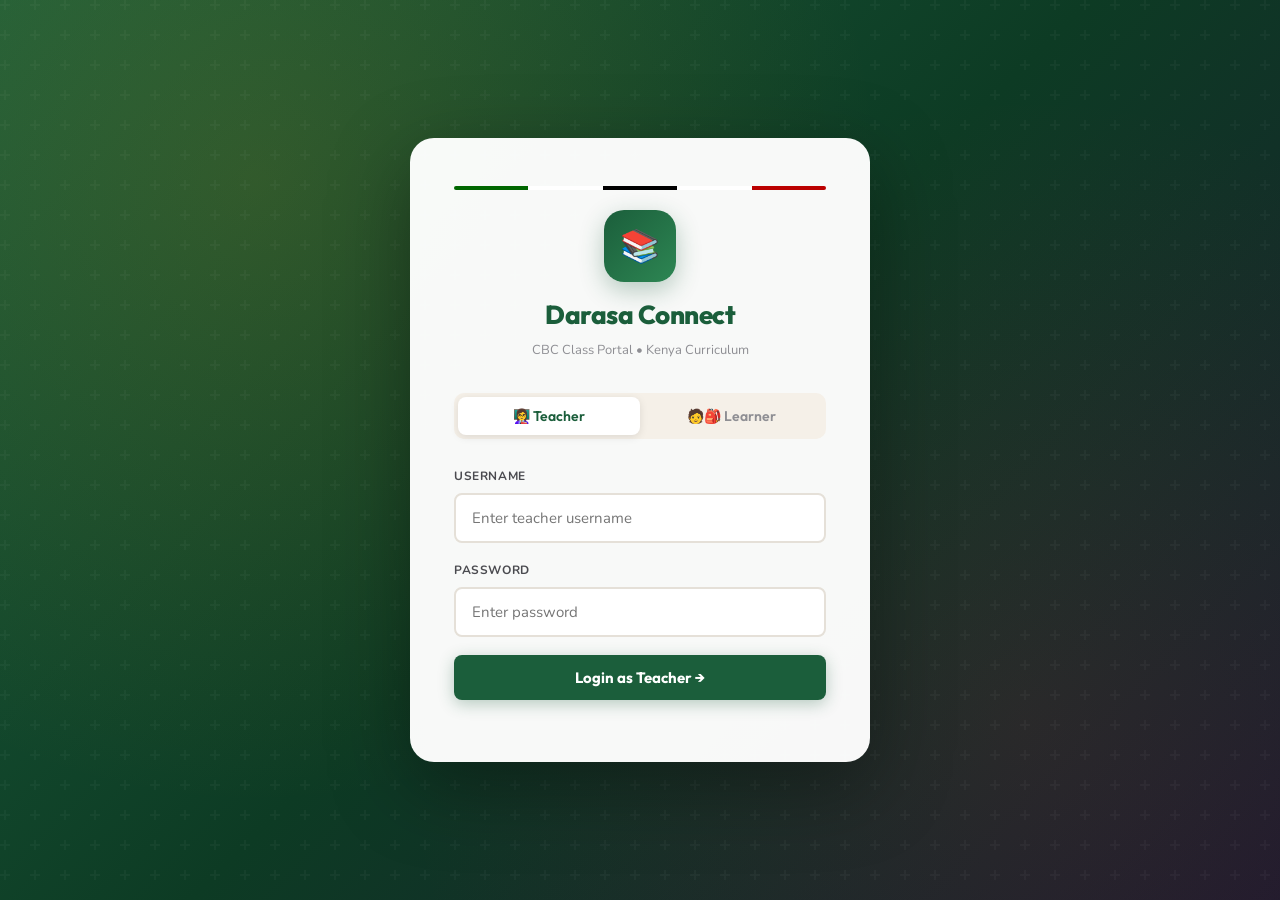
==== index.html @ 74f1f3d3 "Update print statement from 'Hello' to 'Goodbye'" ====
<!DOCTYPE html>
<html lang="en">
<head>
<meta charset="UTF-8">
<meta name="viewport" content="width=device-width, initial-scale=1.0">
<title>Darasa Connect – WINNERS CLASS</title>
<link href="https://fonts.googleapis.com/css2?family=Outfit:wght@300;400;500;600;700;800;900&family=Nunito:ital,wght@0,400;0,500;0,600;0,700;1,400&display=swap" rel="stylesheet">
<style>
:root {
  --green: #1B5E3B;
  --green-light: #2D8653;
  --green-pale: #E8F5EE;
  --red: #C0392B;
  --red-pale: #FDEDEC;
  --amber: #D4930A;
  --amber-pale: #FEF9EC;
  --sky: #1A6FA8;
  --sky-pale: #EAF4FB;
  --cream: #FEFCF7;
  --sand: #F5F0E8;
  --text: #1C1C1E;
  --text-2: #4A4A4F;
  --text-3: #8E8E93;
  --border: #E5E0D8;
  --white: #FFFFFF;
  --shadow: 0 2px 12px rgba(0,0,0,0.08);
  --shadow-lg: 0 8px 32px rgba(0,0,0,0.12);
  --radius: 14px;
  --radius-sm: 8px;
  --font: 'Outfit', sans-serif;
  --font-body: 'Nunito', sans-serif;
}

*, *::before, *::after { box-sizing: border-box; margin: 0; padding: 0; }

body {
  font-family: var(--font-body);
  background: var(--cream);
  color: var(--text);
  min-height: 100vh;
  font-size: 15px;
  line-height: 1.6;
}

/* ── SCROLLBAR ── */
::-webkit-scrollbar { width: 6px; }
::-webkit-scrollbar-track { background: var(--sand); }
::-webkit-scrollbar-thumb { background: var(--border); border-radius: 10px; }

/* ── VIEWS ── */
.view { display: none; }
.view.active { display: block; }

/* ══════════════════════════════════════
   LOGIN SCREEN
══════════════════════════════════════ */
#view-login {
  min-height: 100vh;
  display: none;
  background: linear-gradient(135deg, #1B5E3B 0%, #0D3B24 50%, #1A1A2E 100%);
  position: relative;
  overflow: hidden;
}
#view-login.active { display: flex; align-items: center; justify-content: center; }
#view-login::before {
  content: '';
  position: absolute; inset: 0;
  background-image: 
    radial-gradient(circle at 20% 20%, rgba(212,147,10,0.15) 0%, transparent 50%),
    radial-gradient(circle at 80% 80%, rgba(192,57,43,0.12) 0%, transparent 50%);
}
.login-pattern {
  position: absolute; inset: 0;
  background-image: url("data:image/svg+xml,%3Csvg width='60' height='60' viewBox='0 0 60 60' xmlns='http://www.w3.org/2000/svg'%3E%3Cg fill='none' fill-rule='evenodd'%3E%3Cg fill='%23ffffff' fill-opacity='0.03'%3E%3Cpath d='M36 34v-4h-2v4h-4v2h4v4h2v-4h4v-2h-4zm0-30V0h-2v4h-4v2h4v4h2V6h4V4h-4zM6 34v-4H4v4H0v2h4v4h2v-4h4v-2H6zM6 4V0H4v4H0v2h4v4h2V6h4V4H6z'/%3E%3C/g%3E%3C/g%3E%3C/svg%3E");
}

.login-card {
  position: relative; z-index: 2;
  background: rgba(255,255,255,0.97);
  border-radius: 24px;
  padding: 48px 44px;
  width: 100%; max-width: 460px;
  margin: 20px;
  box-shadow: 0 24px 80px rgba(0,0,0,0.35);
  animation: loginPop 0.5s cubic-bezier(0.34, 1.56, 0.64, 1);
}

@keyframes loginPop {
  from { opacity: 0; transform: scale(0.88) translateY(20px); }
  to { opacity: 1; transform: scale(1) translateY(0); }
}

.login-logo {
  text-align: center; margin-bottom: 32px;
}
.login-logo .emblem {
  width: 72px; height: 72px;
  background: linear-gradient(135deg, var(--green) 0%, var(--green-light) 100%);
  border-radius: 20px;
  display: inline-flex; align-items: center; justify-content: center;
  font-size: 32px; margin-bottom: 12px;
  box-shadow: 0 8px 24px rgba(27,94,59,0.3);
}
.login-logo h1 {
  font-family: var(--font); font-size: 26px; font-weight: 800; color: var(--green);
  letter-spacing: -0.5px;
}
.login-logo p { color: var(--text-3); font-size: 13px; margin-top: 4px; }

.login-tabs {
  display: flex; background: var(--sand); border-radius: 10px; padding: 4px;
  margin-bottom: 28px;
}
.login-tab {
  flex: 1; padding: 10px; border: none; background: none; border-radius: 8px;
  font-family: var(--font); font-size: 14px; font-weight: 600; cursor: pointer;
  color: var(--text-3); transition: all 0.2s;
}
.login-tab.active {
  background: var(--white); color: var(--green);
  box-shadow: 0 2px 8px rgba(0,0,0,0.1);
}

.form-group { margin-bottom: 18px; }
.form-group label {
  display: block; font-size: 12px; font-weight: 700; color: var(--text-2);
  text-transform: uppercase; letter-spacing: 0.6px; margin-bottom: 7px;
}
.form-group input, .form-group select, .form-group textarea {
  width: 100%; padding: 13px 16px;
  border: 2px solid var(--border); border-radius: var(--radius-sm);
  font-family: var(--font-body); font-size: 15px; color: var(--text);
  background: var(--white); transition: border-color 0.2s;
  outline: none;
}
.form-group input:focus, .form-group select:focus, .form-group textarea:focus {
  border-color: var(--green);
}
.form-group textarea { resize: vertical; min-height: 90px; }

.btn {
  display: inline-flex; align-items: center; justify-content: center; gap: 8px;
  padding: 13px 24px; border: none; border-radius: var(--radius-sm);
  font-family: var(--font); font-size: 15px; font-weight: 700;
  cursor: pointer; transition: all 0.2s; text-decoration: none;
  white-space: nowrap;
}
.btn-primary {
  background: var(--green); color: #fff;
  box-shadow: 0 4px 16px rgba(27,94,59,0.3);
}
.btn-primary:hover { background: var(--green-light); transform: translateY(-1px); box-shadow: 0 6px 20px rgba(27,94,59,0.4); }
.btn-danger { background: var(--red); color: #fff; }
.btn-danger:hover { background: #E74C3C; }
.btn-amber { background: var(--amber); color: #fff; }
.btn-amber:hover { background: #E8A20D; }
.btn-sky { background: var(--sky); color: #fff; }
.btn-ghost { background: transparent; color: var(--text-2); border: 2px solid var(--border); }
.btn-ghost:hover { border-color: var(--green); color: var(--green); }
.btn-full { width: 100%; }
.btn-sm { padding: 8px 16px; font-size: 13px; }

.login-error {
  background: var(--red-pale); color: var(--red);
  padding: 10px 14px; border-radius: var(--radius-sm);
  font-size: 13px; margin-bottom: 16px; display: none;
  border-left: 3px solid var(--red);
}

.learner-select-wrap { position: relative; }
.learner-select-wrap::after {
  content: '▾'; position: absolute; right: 14px; top: 50%; transform: translateY(-50%);
  color: var(--text-3); pointer-events: none;
}
.learner-select-wrap select { appearance: none; }

/* ══════════════════════════════════════
   MAIN APP SHELL
══════════════════════════════════════ */
#view-app { display: none; min-height: 100vh; flex-direction: column; }
#view-app.active { display: flex; }

.topbar {
  background: var(--white);
  border-bottom: 1px solid var(--border);
  padding: 0 24px;
  height: 64px;
  display: flex; align-items: center; justify-content: space-between;
  position: sticky; top: 0; z-index: 100;
  box-shadow: 0 1px 8px rgba(0,0,0,0.06);
}
.topbar-brand {
  display: flex; align-items: center; gap: 12px; cursor: pointer;
}
.topbar-brand .mini-logo {
  width: 38px; height: 38px;
  background: linear-gradient(135deg, var(--green), var(--green-light));
  border-radius: 10px; display: flex; align-items: center; justify-content: center;
  font-size: 18px; flex-shrink: 0;
}
.topbar-brand h2 {
  font-family: var(--font); font-size: 18px; font-weight: 800; color: var(--green);
  letter-spacing: -0.3px;
}
.topbar-brand span { font-size: 11px; color: var(--text-3); display: block; margin-top: -2px; }

.topbar-user {
  display: flex; align-items: center; gap: 12px;
}
.user-badge {
  display: flex; align-items: center; gap: 10px;
  background: var(--sand); padding: 6px 14px 6px 8px;
  border-radius: 30px;
}
.user-avatar {
  width: 32px; height: 32px; border-radius: 50%;
  display: flex; align-items: center; justify-content: center;
  font-size: 13px; font-weight: 700; color: #fff;
}
.avatar-teacher { background: linear-gradient(135deg, var(--green), var(--green-light)); }
.avatar-learner { background: linear-gradient(135deg, var(--sky), #2980B9); }
.user-name { font-size: 13px; font-weight: 700; color: var(--text); }
.user-role { font-size: 11px; color: var(--text-3); }

.btn-logout { padding: 8px 14px; font-size: 13px; }

.app-body {
  display: flex; flex: 1;
}

/* ── SIDEBAR ── */
.sidebar {
  width: 240px; background: var(--white); border-right: 1px solid var(--border);
  padding: 24px 16px; display: flex; flex-direction: column; gap: 4px;
  flex-shrink: 0; min-height: calc(100vh - 64px);
  position: sticky; top: 64px; align-self: flex-start;
}
.sidebar-section-label {
  font-size: 10px; font-weight: 800; text-transform: uppercase;
  letter-spacing: 1px; color: var(--text-3); padding: 12px 10px 6px;
}
.nav-item {
  display: flex; align-items: center; gap: 10px;
  padding: 11px 12px; border-radius: var(--radius-sm);
  cursor: pointer; transition: all 0.15s; font-size: 14px; font-weight: 600;
  color: var(--text-2); border: none; background: none; width: 100%; text-align: left;
}
.nav-item:hover { background: var(--sand); color: var(--text); }
.nav-item.active { background: var(--green-pale); color: var(--green); }
.nav-item .nav-icon { font-size: 17px; width: 22px; text-align: center; }
.nav-badge {
  margin-left: auto; background: var(--red); color: #fff;
  font-size: 10px; font-weight: 800; padding: 2px 7px; border-radius: 20px;
}
.nav-badge.green { background: var(--green); }

/* ── MAIN CONTENT ── */
.main-content {
  flex: 1; padding: 28px; overflow-x: hidden;
  max-width: 1100px;
}

/* ── PAGES ── */
.page { display: none; }
.page.active { display: block; animation: pageIn 0.2s ease; }
@keyframes pageIn { from { opacity: 0; transform: translateY(8px); } to { opacity: 1; transform: translateY(0); } }

.page-header {
  margin-bottom: 28px;
  display: flex; align-items: flex-start; justify-content: space-between; gap: 16px;
  flex-wrap: wrap;
}
.page-header h1 {
  font-family: var(--font); font-size: 26px; font-weight: 800; color: var(--text);
  letter-spacing: -0.5px;
}
.page-header p { color: var(--text-3); font-size: 14px; margin-top: 3px; }

/* ── STAT CARDS ── */
.stats-grid {
  display: grid; grid-template-columns: repeat(auto-fit, minmax(180px, 1fr)); gap: 16px;
  margin-bottom: 28px;
}
.stat-card {
  background: var(--white); border-radius: var(--radius); padding: 22px;
  border: 1px solid var(--border); box-shadow: var(--shadow);
  display: flex; align-items: center; gap: 16px;
}
.stat-icon {
  width: 52px; height: 52px; border-radius: 14px;
  display: flex; align-items: center; justify-content: center; font-size: 24px;
  flex-shrink: 0;
}
.stat-icon.green { background: var(--green-pale); }
.stat-icon.red { background: var(--red-pale); }
.stat-icon.amber { background: var(--amber-pale); }
.stat-icon.sky { background: var(--sky-pale); }
.stat-value { font-family: var(--font); font-size: 28px; font-weight: 800; color: var(--text); }
.stat-label { font-size: 12px; color: var(--text-3); font-weight: 600; margin-top: 2px; }

/* ── SUBJECT CHIPS ── */
.subject-bar {
  display: flex; flex-wrap: wrap; gap: 8px; margin-bottom: 22px;
}
.subject-chip {
  padding: 7px 16px; border-radius: 30px; font-size: 13px; font-weight: 700;
  cursor: pointer; transition: all 0.2s; border: 2px solid var(--border);
  background: var(--white); color: var(--text-2);
  display: flex; align-items: center; gap: 6px;
}
.subject-chip:hover { border-color: var(--green); color: var(--green); }
.subject-chip.active { border-color: var(--green); background: var(--green); color: #fff; }
.subject-chip .chip-emoji { font-size: 15px; }

/* ── HOMEWORK CARDS ── */
.hw-grid { display: grid; gap: 16px; }
.hw-card {
  background: var(--white); border-radius: var(--radius); padding: 22px;
  border: 1px solid var(--border); box-shadow: var(--shadow);
  transition: transform 0.2s, box-shadow 0.2s;
  cursor: pointer;
}
.hw-card:hover { transform: translateY(-2px); box-shadow: var(--shadow-lg); }
.hw-card-header { display: flex; align-items: flex-start; justify-content: space-between; gap: 12px; margin-bottom: 12px; }
.hw-card-title { font-family: var(--font); font-size: 17px; font-weight: 700; color: var(--text); }
.hw-card-meta { display: flex; align-items: center; gap: 10px; flex-wrap: wrap; margin-top: 6px; }
.hw-card-body { color: var(--text-2); font-size: 14px; line-height: 1.6; margin-bottom: 14px; }
.hw-card-footer { display: flex; align-items: center; gap: 10px; flex-wrap: wrap; }

.tag {
  display: inline-flex; align-items: center; gap: 5px;
  padding: 4px 10px; border-radius: 6px; font-size: 12px; font-weight: 700;
}
.tag-subject { background: var(--green-pale); color: var(--green); }
.tag-date { background: var(--sand); color: var(--text-3); }
.tag-due { background: var(--amber-pale); color: var(--amber); }
.tag-submitted { background: var(--sky-pale); color: var(--sky); }
.tag-pending { background: var(--red-pale); color: var(--red); }
.tag-marked { background: var(--green-pale); color: var(--green); }
.tag-questions { background: var(--sand); color: var(--text-2); }

/* ── EMPTY STATE ── */
.empty-state {
  text-align: center; padding: 60px 24px; color: var(--text-3);
}
.empty-state .icon { font-size: 52px; margin-bottom: 16px; }
.empty-state h3 { font-family: var(--font); font-size: 18px; color: var(--text-2); margin-bottom: 6px; }
.empty-state p { font-size: 14px; max-width: 360px; margin: 0 auto; }

/* ── MODAL ── */
.modal-overlay {
  display: none; position: fixed; inset: 0;
  background: rgba(0,0,0,0.5); z-index: 500;
  align-items: center; justify-content: center; padding: 20px;
  backdrop-filter: blur(4px);
}
.modal-overlay.open { display: flex; animation: fadeIn 0.2s ease; }
@keyframes fadeIn { from { opacity: 0; } to { opacity: 1; } }

.modal {
  background: var(--white); border-radius: 20px;
  max-width: 640px; width: 100%; max-height: 90vh;
  overflow-y: auto; box-shadow: 0 24px 80px rgba(0,0,0,0.3);
  animation: slideUp 0.3s cubic-bezier(0.34, 1.56, 0.64, 1);
}
@keyframes slideUp { from { opacity: 0; transform: translateY(30px); } to { opacity: 1; transform: translateY(0); } }
.modal-wide { max-width: 780px; }

.modal-header {
  padding: 24px 28px 0; display: flex; align-items: center; justify-content: space-between;
}
.modal-header h2 { font-family: var(--font); font-size: 20px; font-weight: 800; color: var(--text); }
.modal-close {
  width: 36px; height: 36px; border-radius: 50%; border: none; background: var(--sand);
  cursor: pointer; font-size: 18px; display: flex; align-items: center; justify-content: center;
  color: var(--text-2); transition: background 0.2s;
}
.modal-close:hover { background: var(--border); }
.modal-body { padding: 20px 28px 28px; }

/* ── POST HOMEWORK FORM ── */
.question-builder { display: flex; flex-direction: column; gap: 12px; margin-top: 8px; }
.question-item {
  background: var(--sand); border-radius: var(--radius-sm); padding: 16px;
  border: 1px solid var(--border); position: relative;
}
.question-item .q-num {
  font-family: var(--font); font-size: 12px; font-weight: 800; color: var(--green);
  text-transform: uppercase; letter-spacing: 0.5px; margin-bottom: 8px;
}
.question-item textarea {
  width: 100%; padding: 10px 12px; border: 1.5px solid var(--border); border-radius: 6px;
  font-family: var(--font-body); font-size: 14px; color: var(--text); resize: vertical;
  min-height: 70px; background: var(--white); outline: none;
}
.question-item textarea:focus { border-color: var(--green); }
.question-item .remove-q {
  position: absolute; top: 10px; right: 10px;
  width: 26px; height: 26px; border-radius: 50%; border: none;
  background: var(--red-pale); color: var(--red); cursor: pointer;
  font-size: 14px; display: flex; align-items: center; justify-content: center;
}

/* ── ANSWER FORM ── */
.answer-block {
  background: var(--white); border-radius: var(--radius); padding: 20px;
  border: 1px solid var(--border); margin-bottom: 14px;
}
.answer-block .q-text {
  font-weight: 700; color: var(--text); margin-bottom: 12px; font-size: 15px;
  padding-bottom: 10px; border-bottom: 1px solid var(--border);
}
.answer-block .q-num-label {
  font-size: 11px; font-weight: 800; color: var(--green);
  text-transform: uppercase; letter-spacing: 0.5px; margin-bottom: 4px;
}
.answer-block textarea {
  width: 100%; padding: 12px; border: 2px solid var(--border); border-radius: 8px;
  font-family: var(--font-body); font-size: 14px; resize: vertical; min-height: 100px;
  outline: none; transition: border-color 0.2s; background: var(--sand);
}
.answer-block textarea:focus { border-color: var(--green); background: var(--white); }

/* ── MARKING ── */
.submission-answer-block {
  background: var(--white); border-radius: var(--radius); padding: 20px;
  border: 1px solid var(--border); margin-bottom: 14px;
}
.learner-answer-text {
  background: var(--sky-pale); border-radius: 8px; padding: 12px;
  font-size: 14px; color: var(--text); margin: 10px 0; font-style: italic;
  border-left: 3px solid var(--sky);
}
.mark-buttons { display: flex; gap: 10px; margin-top: 12px; }
.mark-btn {
  flex: 1; padding: 10px; border: 2px solid var(--border); border-radius: 8px;
  font-family: var(--font); font-size: 14px; font-weight: 700;
  cursor: pointer; transition: all 0.2s; background: var(--white);
  display: flex; align-items: center; justify-content: center; gap: 6px;
}
.mark-btn.correct { border-color: var(--green-light); color: var(--green); }
.mark-btn.correct.selected, .mark-btn.correct:hover { background: var(--green-pale); }
.mark-btn.wrong { border-color: var(--red); color: var(--red); }
.mark-btn.wrong.selected, .mark-btn.wrong:hover { background: var(--red-pale); }
.mark-btn.partial { border-color: var(--amber); color: var(--amber); }
.mark-btn.partial.selected, .mark-btn.partial:hover { background: var(--amber-pale); }

/* ── LEARNER SUBMISSIONS LIST ── */
.submissions-list { display: flex; flex-direction: column; gap: 12px; }
.submission-row {
  background: var(--white); border-radius: var(--radius); padding: 18px 22px;
  border: 1px solid var(--border); display: flex; align-items: center;
  justify-content: space-between; gap: 16px; flex-wrap: wrap;
}
.submission-row .learner-name { font-weight: 700; font-size: 15px; color: var(--text); }
.submission-row .sub-meta { font-size: 12px; color: var(--text-3); margin-top: 2px; }

/* ── MARKS VIEW (LEARNER) ── */
.marks-card {
  background: var(--white); border-radius: var(--radius); padding: 22px;
  border: 1px solid var(--border); margin-bottom: 14px;
}
.score-bar-wrap { background: var(--sand); border-radius: 10px; height: 12px; margin: 10px 0; overflow: hidden; }
.score-bar { height: 100%; border-radius: 10px; background: var(--green); transition: width 1s ease; }
.score-bar.warn { background: var(--amber); }
.score-bar.danger { background: var(--red); }

.answer-review-item {
  padding: 12px 0; border-bottom: 1px solid var(--border); display: flex; gap: 12px;
}
.answer-review-item:last-child { border-bottom: none; }
.mark-icon { font-size: 18px; flex-shrink: 0; margin-top: 2px; }

/* ── LONGHORN BOOKS SECTION ── */
.books-grid {
  display: grid; grid-template-columns: repeat(auto-fill, minmax(200px, 1fr)); gap: 14px;
}
.book-card {
  background: var(--white); border-radius: var(--radius); padding: 18px;
  border: 1px solid var(--border); text-align: center; transition: all 0.2s;
}
.book-card:hover { transform: translateY(-2px); box-shadow: var(--shadow); }
.book-spine { width: 60px; height: 80px; border-radius: 6px; margin: 0 auto 12px;
  display: flex; align-items: center; justify-content: center; font-size: 26px; }
.book-title { font-family: var(--font); font-size: 14px; font-weight: 700; color: var(--text); margin-bottom: 4px; }
.book-sub { font-size: 12px; color: var(--text-3); margin-bottom: 12px; }

/* ── DIVIDER ── */
.divider { height: 1px; background: var(--border); margin: 20px 0; }

/* ── NOTICE ── */
.notice {
  padding: 12px 16px; border-radius: var(--radius-sm); font-size: 13px; margin-bottom: 16px;
  display: flex; gap: 10px; align-items: flex-start;
}
.notice.info { background: var(--sky-pale); color: var(--sky); border-left: 3px solid var(--sky); }
.notice.warn { background: var(--amber-pale); color: var(--amber); border-left: 3px solid var(--amber); }
.notice.success { background: var(--green-pale); color: var(--green); border-left: 3px solid var(--green); }

/* ── PROGRESS TABLE ── */
.data-table { width: 100%; border-collapse: collapse; }
.data-table th {
  background: var(--sand); padding: 12px 16px; text-align: left;
  font-size: 11px; font-weight: 800; text-transform: uppercase; letter-spacing: 0.7px;
  color: var(--text-3); border-bottom: 1px solid var(--border);
}
.data-table td {
  padding: 13px 16px; border-bottom: 1px solid var(--border);
  font-size: 14px; color: var(--text-2);
}
.data-table tr:last-child td { border-bottom: none; }
.data-table tr:hover td { background: var(--sand); }

/* ── RESPONSIVE ── */
@media (max-width: 768px) {
  .sidebar { display: none; }
  .main-content { padding: 16px; }
  .topbar { padding: 0 16px; }
  .stats-grid { grid-template-columns: repeat(2, 1fr); }
  .modal { margin: 0; border-radius: 20px 20px 0 0; max-height: 92vh; align-self: flex-end; }
  .modal-overlay { align-items: flex-end; padding: 0; }
  .login-card { padding: 32px 24px; }
  .page-header { flex-direction: column; }
}

/* Mobile nav */
.mobile-nav {
  display: none; position: fixed; bottom: 0; left: 0; right: 0;
  background: var(--white); border-top: 1px solid var(--border);
  z-index: 200; padding: 8px 16px 20px;
  flex-wrap: nowrap; overflow-x: auto; gap: 2px;
}
@media (max-width: 768px) { .mobile-nav { display: flex; } }
.mobile-nav .nav-item { flex-direction: column; gap: 3px; font-size: 10px; padding: 6px 10px; min-width: 60px; }
.mobile-nav .nav-item .nav-icon { font-size: 20px; }

/* ── TOAST ── */
.toast-container { position: fixed; top: 80px; right: 24px; z-index: 1000; display: flex; flex-direction: column; gap: 10px; }
.toast {
  background: var(--text); color: #fff; padding: 12px 18px; border-radius: 10px;
  font-size: 14px; font-weight: 600; box-shadow: 0 8px 24px rgba(0,0,0,0.2);
  animation: toastIn 0.3s cubic-bezier(0.34, 1.56, 0.64, 1);
  display: flex; align-items: center; gap: 8px; min-width: 240px;
}
.toast.success { background: var(--green); }
.toast.error { background: var(--red); }
@keyframes toastIn { from { opacity: 0; transform: translateX(40px); } to { opacity: 1; transform: translateX(0); } }

/* ── LOADING ── */
.spinner {
  width: 22px; height: 22px; border: 3px solid rgba(255,255,255,0.3);
  border-top-color: #fff; border-radius: 50%; animation: spin 0.7s linear infinite;
  display: none;
}
@keyframes spin { to { transform: rotate(360deg); } }

/* ── FEEDBACK TEXTAREA ── */
.feedback-area {
  width: 100%; padding: 10px; border: 1.5px solid var(--border); border-radius: 6px;
  font-family: var(--font-body); font-size: 13px; resize: vertical; min-height: 60px;
  margin-top: 10px; outline: none; background: var(--white);
}
.feedback-area:focus { border-color: var(--amber); }

/* ── WELCOME BANNER ── */
.welcome-banner {
  background: linear-gradient(135deg, var(--green) 0%, var(--green-light) 100%);
  border-radius: var(--radius); padding: 28px 32px; margin-bottom: 28px;
  color: #fff; display: flex; align-items: center; justify-content: space-between;
  gap: 16px; flex-wrap: wrap;
  position: relative; overflow: hidden;
}
.welcome-banner::after {
  content: '🏫'; position: absolute; right: 28px; bottom: -10px;
  font-size: 80px; opacity: 0.15;
}
.welcome-banner h2 { font-family: var(--font); font-size: 22px; font-weight: 800; margin-bottom: 4px; }
.welcome-banner p { font-size: 14px; opacity: 0.85; }

/* ── FLAGS ── */
.kenya-flag {
  display: flex; height: 4px; border-radius: 2px; overflow: hidden; margin-bottom: 20px;
}
.kenya-flag .k1 { flex: 1; background: #006600; }
.kenya-flag .k2 { flex: 1; background: #fff; }
.kenya-flag .k3 { flex: 1; background: #000; }
.kenya-flag .k4 { flex: 1; background: #fff; }
.kenya-flag .k5 { flex: 1; background: #BB0000; }
</style>
</head>
<body>

<!-- ═══════════════════════════════════════ LOGIN ═══════════════════════════════════════ -->
<div id="view-login" class="view active">
  <div class="login-pattern"></div>
  <div class="login-card">
    <div class="kenya-flag"><div class="k1"></div><div class="k2"></div><div class="k3"></div><div class="k4"></div><div class="k5"></div></div>
    <div class="login-logo">
      <div class="emblem">📚</div>
      <h1>Darasa Connect</h1>
      <p>CBC Class Portal &bull; Kenya Curriculum</p>
    </div>

    <div class="login-tabs">
      <button class="login-tab active" onclick="switchLoginTab('teacher')">👩‍🏫 Teacher</button>
      <button class="login-tab" onclick="switchLoginTab('learner')">🧑‍🎒 Learner</button>
    </div>

    <!-- Teacher Login -->
    <div id="teacher-login-form">
      <div id="teacher-login-error" class="login-error">❌ Invalid username or password.</div>
      <div class="form-group">
        <label>Username</label>
        <input type="text" id="teacher-username" placeholder="Enter teacher username" autocomplete="off">
      </div>
      <div class="form-group">
        <label>Password</label>
        <input type="password" id="teacher-password" placeholder="Enter password">
      </div>
      <button class="btn btn-primary btn-full" onclick="teacherLogin()">Login as Teacher →</button>
      <p style="text-align:center;font-size:12px;color:var(--text-3);margin-top:14px;">
      </p>
    </div>

    <!-- Learner Login -->
    <div id="learner-login-form" style="display:none;">
      <div id="learner-login-error" class="login-error">❌ Invalid name selection or PIN.</div>
      <div class="form-group">
        <label>Your Name</label>
        <div class="learner-select-wrap">
          <select id="learner-select">
            <option value="">— Select your name —</option>
          </select>
        </div>
      </div>
      <div class="form-group">
        <label>Your PIN</label>
        <input type="password" id="learner-pin" placeholder="Enter your 4-digit PIN" maxlength="4" inputmode="numeric">
      </div>
      <button class="btn btn-sky btn-full" onclick="learnerLogin()">Login as Learner →</button>
      <p style="text-align:center;font-size:12px;color:var(--text-3);margin-top:14px;">
        Your PIN was given by the teacher. Contact teacher if you forgot it.
      </p>
    </div>
  </div>
</div>

<!-- ═══════════════════════════════════════ APP ═══════════════════════════════════════ -->
<div id="view-app" class="view">
  <!-- TOPBAR -->
  <header class="topbar">
    <div class="topbar-brand" onclick="goHome()">
      <div class="mini-logo">📚</div>
      <div>
        <h2>Darasa Connect</h2>
        <span id="topbar-class-label">CBC Class Portal</span>
      </div>
    </div>
    <div class="topbar-user">
      <div class="user-badge">
        <div class="user-avatar" id="topbar-avatar"></div>
        <div>
          <div class="user-name" id="topbar-name">—</div>
          <div class="user-role" id="topbar-role">—</div>
        </div>
      </div>
      <button class="btn btn-ghost btn-sm btn-logout" onclick="logout()">Logout</button>
    </div>
  </header>

  <div class="app-body">
    <!-- SIDEBAR -->
    <nav class="sidebar" id="main-sidebar"></nav>

    <!-- CONTENT -->
    <main class="main-content" id="main-content">

      <!-- ── TEACHER PAGES ── -->

      <!-- Dashboard -->
      <div class="page" id="page-t-dashboard">
        <div class="welcome-banner">
          <div>
            <h2 id="t-welcome-msg">Good morning, Teacher! 👋</h2>
            <p>Manage homework, track submissions, and mark learner work.</p>
          </div>
        </div>
        <div class="stats-grid" id="t-stats-grid"></div>
        <h3 style="font-family:var(--font);font-weight:800;margin-bottom:14px;">Recent Homework</h3>
        <div id="t-recent-hw"></div>
      </div>

      <!-- Post Homework -->
      <div class="page" id="page-t-post">
        <div class="page-header">
          <div><h1>Post Homework</h1><p>Create an assignment for the class</p></div>
        </div>
        <div style="background:var(--white);border-radius:var(--radius);padding:28px;border:1px solid var(--border);max-width:680px;">
          <div class="form-group">
            <label>Subject</label>
            <select id="hw-subject">
              <option value="">— Select Subject —</option>
            </select>
          </div>
          <div class="form-group">
            <label>Homework Title</label>
            <input type="text" id="hw-title" placeholder="e.g. Fractions – Exercise 3B">
          </div>
          <div class="form-group">
            <label>Instructions / Description</label>
            <textarea id="hw-desc" placeholder="Provide any instructions or context for learners..."></textarea>
          </div>
          <div class="form-group">
            <label>Due Date</label>
            <input type="date" id="hw-due">
          </div>
          <div class="divider"></div>
          <div style="display:flex;align-items:center;justify-content:space-between;margin-bottom:12px;">
            <label style="font-size:12px;font-weight:800;text-transform:uppercase;letter-spacing:0.6px;color:var(--text-2);">Questions</label>
            <button class="btn btn-ghost btn-sm" onclick="addQuestion()">+ Add Question</button>
          </div>
          <div class="question-builder" id="question-builder"></div>
          <div class="divider"></div>
          <button class="btn btn-primary" onclick="postHomework()" style="min-width:180px;">
            📤 Post Homework
          </button>
        </div>
      </div>

      <!-- All Homework -->
      <div class="page" id="page-t-homework">
        <div class="page-header">
          <div><h1>All Homework</h1><p>View and manage posted assignments</p></div>
        </div>
        <div class="subject-bar" id="t-hw-subject-filter"></div>
        <div id="t-hw-list" class="hw-grid"></div>
      </div>

      <!-- Submissions (for a specific HW) -->
      <div class="page" id="page-t-submissions">
        <div class="page-header">
          <div>
            <button class="btn btn-ghost btn-sm" onclick="showPage('page-t-homework')" style="margin-bottom:10px;">← Back</button>
            <h1 id="t-sub-title">Submissions</h1>
            <p id="t-sub-meta"></p>
          </div>
        </div>
        <div id="t-sub-list" class="submissions-list"></div>
      </div>

      <!-- Mark a submission -->
      <div class="page" id="page-t-mark">
        <div class="page-header">
          <div>
            <button class="btn btn-ghost btn-sm" id="t-mark-back-btn" onclick="" style="margin-bottom:10px;">← Back to Submissions</button>
            <h1 id="t-mark-title">Mark Submission</h1>
            <p id="t-mark-meta"></p>
          </div>
        </div>
        <div id="t-mark-content"></div>
        <button class="btn btn-primary" onclick="saveMarks()" id="save-marks-btn" style="margin-top:10px;min-width:180px;">💾 Save Marks</button>
      </div>

      <!-- Learner Progress -->
      <div class="page" id="page-t-progress">
        <div class="page-header">
          <div><h1>Learner Progress</h1><p>Overall class performance overview</p></div>
        </div>
        <div id="t-progress-content"></div>
      </div>

      <!-- Longhorn Books -->
      <div class="page" id="page-longhorn">
        <div class="page-header">
          <div><h1>📗 Longhorn CBC Books</h1><p>Kenya's leading CBC curriculum publisher</p></div>
        </div>
        <div class="notice info">ℹ️ Longhorn Publishers is the official CBC curriculum textbook provider. Use these books alongside homework assignments.</div>
        <div id="longhorn-books-grid" class="books-grid"></div>
        <div class="divider"></div>
        <div style="background:var(--white);border-radius:var(--radius);padding:24px;border:1px solid var(--border);">
          <h3 style="font-family:var(--font);font-weight:800;margin-bottom:8px;">About Longhorn Publishers</h3>
          <p style="font-size:14px;color:var(--text-2);line-height:1.7;">Longhorn Publishers Limited is Kenya's leading educational publisher, providing textbooks, learning materials, and digital resources aligned to the Competency Based Curriculum (CBC) for Grade 1–9. Their books are approved by the Kenya Institute of Curriculum Development (KICD) and available at major bookstores across Kenya.</p>
          <a href="https://longhornpublishers.com" target="_blank" class="btn btn-primary" style="margin-top:16px;">🌐 Visit Longhorn Website</a>
        </div>
      </div>

      <!-- Manage Learners -->
      <div class="page" id="page-t-learners">
        <div class="page-header">
          <div><h1>Learners (30)</h1><p>Class roster and login credentials</p></div>
        </div>
        <div class="notice warn">⚠️ Keep this page private. Only show learners their own names and PINs.</div>
        <div style="background:var(--white);border-radius:var(--radius);border:1px solid var(--border);overflow:hidden;">
          <table class="data-table" id="learners-table"></table>
        </div>
      </div>

      <!-- ── LEARNER PAGES ── -->

      <!-- Learner Dashboard -->
      <div class="page" id="page-l-dashboard">
        <div class="welcome-banner">
          <div>
            <h2 id="l-welcome-msg">Hello, Learner! 📖</h2>
            <p>View your homework assignments and submit your answers.</p>
          </div>
        </div>
        <div class="stats-grid" id="l-stats-grid"></div>
        <h3 style="font-family:var(--font);font-weight:800;margin-bottom:14px;">My Homework</h3>
        <div class="subject-bar" id="l-subj-filter"></div>
        <div id="l-hw-list" class="hw-grid"></div>
      </div>

      <!-- Learner My Marks -->
      <div class="page" id="page-l-marks">
        <div class="page-header">
          <div><h1>My Marks</h1><p>See how you scored on marked homework</p></div>
        </div>
        <div id="l-marks-content"></div>
      </div>

      <!-- Learner Submit -->
      <div class="page" id="page-l-submit">
        <div class="page-header">
          <div>
            <button class="btn btn-ghost btn-sm" onclick="showPage('page-l-dashboard')" style="margin-bottom:10px;">← Back</button>
            <h1 id="l-submit-title">Submit Answers</h1>
            <p id="l-submit-meta"></p>
          </div>
        </div>
        <div id="l-submit-content"></div>
        <button class="btn btn-primary" onclick="submitAnswers()" id="submit-answers-btn" style="margin-top:10px;min-width:180px;">📤 Submit Answers</button>
      </div>

    </main>
  </div>

  <!-- Mobile Nav -->
  <nav class="mobile-nav" id="mobile-nav"></nav>
</div>

<!-- TOAST -->
<div class="toast-container" id="toast-container"></div>

<script>
/* ════════════════════════════════════════════════════════
   DATA & STATE
════════════════════════════════════════════════════════ */
const SUBJECTS = [
  { id: 'kiswahili',   name: 'Kiswahili',              emoji: '🇰🇪', color: '#1B5E3B' },
  { id: 'english',     name: 'English',                emoji: '📖', color: '#1A6FA8' },
  { id: 'maths',       name: 'Mathematics',            emoji: '🔢', color: '#7B2D8B' },
  { id: 'agri',        name: 'Agriculture & Nutrition',emoji: '🌿', color: '#2E7D32' },
  { id: 'science',     name: 'Science & Technology',   emoji: '🔬', color: '#C17D11' },
  { id: 'social',      name: 'Social Studies',         emoji: '🌍', color: '#1565C0' },
  { id: 'cre',         name: 'CRE',                    emoji: '✝️', color: '#5D4037' },
  { id: 'creative',    name: 'Creative Arts',          emoji: '🎨', color: '#AD1457' },
];

const LONGHORN_BOOKS = [
  { subject: 'Kiswahili', title: 'Kiswahili Darasa la 5', grade: 'Grade 5', emoji: '📗', color: '#1B5E3B' },
  { subject: 'English',   title: 'English Grade 5',       grade: 'Grade 5', emoji: '📘', color: '#1A6FA8' },
  { subject: 'Maths',     title: 'Longhorn Mathematics 5', grade: 'Grade 5', emoji: '📙', color: '#7B2D8B' },
  { subject: 'Agriculture & Nutrition', title: 'Agriculture & Nutrition 5', grade: 'Grade 5', emoji: '📗', color: '#2E7D32' },
  { subject: 'Science & Technology', title: 'Longhorn Science 5', grade: 'Grade 5', emoji: '📒', color: '#C17D11' },
  { subject: 'Social Studies', title: 'Social Studies 5', grade: 'Grade 5', emoji: '📘', color: '#1565C0' },
  { subject: 'CRE',       title: 'Christian Religious Education 5', grade: 'Grade 5', emoji: '📕', color: '#5D4037' },
  { subject: 'Creative Arts', title: 'Creative Arts & Design 5', grade: 'Grade 5', emoji: '📓', color: '#AD1457' },
];

const INIT_LEARNERS = [
  { id:'l01', name:'laureen Njeri wanjiru',    pin:'1001' },
  { id:'l02', name:'Joel Otieno',    pin:'1002' },
  { id:'l03', name:'Ashlyn Muthoni',    pin:'1003' },
  { id:'l04', name:'Sharlyne Gati',      pin:'1004' },
  { id:'l05', name:'Sharleen Njeri',    pin:'1005' },
  { id:'l06', name:'Lucie Wangui',     pin:'1006' },
  { id:'l07', name:'Alpha Samwuel',      pin:'1007' },
  { id:'l08', name:'Brandon Lusioli',    pin:'1008' },
  { id:'l09', name:'Simon Musila',       pin:'1009' },
  { id:'l10', name:'Norah Moraa',   pin:'1010' },
  { id:'l11', name:'Shantel Ragae',     pin:'1011' },
];

// DB helpers
function db(key, val) {
  if (val === undefined) {
    try { return JSON.parse(localStorage.getItem('dc_' + key)) || []; } catch { return []; }
  }
  localStorage.setItem('dc_' + key, JSON.stringify(val));
}

function initDB() {
  if (!localStorage.getItem('dc_initialized')) {
    db('learners', INIT_LEARNERS);
    db('homework', []);
    db('submissions', []);
    localStorage.setItem('dc_initialized', '1');
  }
  // Populate learner select
  const sel = document.getElementById('learner-select');
  db('learners').forEach(l => {
    const o = document.createElement('option');
    o.value = l.id; o.textContent = l.name; sel.appendChild(o);
  });
  // Populate subject select
  const hwSel = document.getElementById('hw-subject');
  SUBJECTS.forEach(s => {
    const o = document.createElement('option');
    o.value = s.id; o.textContent = s.emoji + ' ' + s.name; hwSel.appendChild(o);
  });
  // Default due date
  const due = document.getElementById('hw-due');
  const d = new Date(); d.setDate(d.getDate() + 7);
  due.value = d.toISOString().split('T')[0];
  // Longhorn books
  renderLonghornBooks();
}

/* ════════════════════════════════════════════════════════
   AUTH
════════════════════════════════════════════════════════ */
let currentUser = null;

function switchLoginTab(tab) {
  document.querySelectorAll('.login-tab').forEach((t,i) => t.classList.toggle('active', (tab==='teacher'&&i===0)||(tab==='learner'&&i===1)));
  document.getElementById('teacher-login-form').style.display = tab === 'teacher' ? '' : 'none';
  document.getElementById('learner-login-form').style.display = tab === 'learner' ? '' : 'none';
}

function teacherLogin() {
  const u = document.getElementById('teacher-username').value.trim();
  const p = document.getElementById('teacher-password').value;
  const err = document.getElementById('teacher-login-error');
  if (u === 'teacher' && p === 'Darasa2024') {
    currentUser = { role: 'teacher', name: 'Teacher', id: 'teacher' };
    enterApp();
  } else { err.style.display = 'flex'; }
}

function learnerLogin() {
  const sel = document.getElementById('learner-select').value;
  const pin = document.getElementById('learner-pin').value;
  const err = document.getElementById('learner-login-error');
  const learners = db('learners');
  const found = learners.find(l => l.id === sel && l.pin === pin);
  if (found) {
    currentUser = { role: 'learner', name: found.name, id: found.id };
    enterApp();
  } else { err.style.display = 'flex'; }
}

function logout() {
  currentUser = null;
  document.getElementById('view-app').classList.remove('active');
  document.getElementById('view-login').classList.add('active');
  document.getElementById('teacher-username').value = '';
  document.getElementById('teacher-password').value = '';
  document.getElementById('learner-select').value = '';
  document.getElementById('learner-pin').value = '';
  document.getElementById('teacher-login-error').style.display = 'none';
  document.getElementById('learner-login-error').style.display = 'none';
}

function enterApp() {
  document.getElementById('view-login').classList.remove('active');
  document.getElementById('view-app').classList.add('active');

  const avatar = document.getElementById('topbar-avatar');
  const nameEl = document.getElementById('topbar-name');
  const roleEl = document.getElementById('topbar-role');
  nameEl.textContent = currentUser.name;

  if (currentUser.role === 'teacher') {
    avatar.className = 'user-avatar avatar-teacher';
    avatar.textContent = '👩‍🏫';
    roleEl.textContent = 'Class Teacher';
    renderSidebar('teacher');
    showPage('page-t-dashboard');
    renderTeacherDashboard();
  } else {
    avatar.className = 'user-avatar avatar-learner';
    avatar.textContent = currentUser.name.charAt(0);
    roleEl.textContent = 'Learner';
    renderSidebar('learner');
    showPage('page-l-dashboard');
    renderLearnerDashboard();
  }
}

/* ════════════════════════════════════════════════════════
   NAV & PAGES
════════════════════════════════════════════════════════ */
function renderSidebar(role) {
  const items = role === 'teacher' ? [
    { icon:'📊', label:'Dashboard',    page:'page-t-dashboard', action: ()=>{ showPage('page-t-dashboard'); renderTeacherDashboard(); } },
    { icon:'➕', label:'Post Homework', page:'page-t-post',      action: ()=>{ showPage('page-t-post'); resetPostForm(); } },
    { icon:'📋', label:'All Homework', page:'page-t-homework',  action: ()=>{ showPage('page-t-homework'); renderTeacherHomework(); } },
    { icon:'📈', label:'Progress',     page:'page-t-progress',  action: ()=>{ showPage('page-t-progress'); renderProgress(); } },
    { icon:'👥', label:'Learners',     page:'page-t-learners',  action: ()=>{ showPage('page-t-learners'); renderLearnersTable(); } },
    { icon:'📗', label:'CBC Books',    page:'page-longhorn',    action: ()=>showPage('page-longhorn') },
  ] : [
    { icon:'🏠', label:'Dashboard',    page:'page-l-dashboard', action: ()=>{ showPage('page-l-dashboard'); renderLearnerDashboard(); } },
    { icon:'🏅', label:'My Marks',     page:'page-l-marks',     action: ()=>{ showPage('page-l-marks'); renderLearnerMarks(); } },
    { icon:'📗', label:'CBC Books',    page:'page-longhorn',    action: ()=>showPage('page-longhorn') },
  ];

  // FIXED: sanitize hyphens → underscores so function names are valid JS identifiers
  items.forEach(i => {
    const fn = 'nav_' + i.page.replace(/-/g, '_');
    window[fn] = i.action;
  });

  const sidebarHTML = '<div class="sidebar-section-label">Menu</div>' +
    items.map(i => {
      const fn = 'nav_' + i.page.replace(/-/g, '_');
      return `<button class="nav-item" data-page="${i.page}" onclick="${fn}()"><span class="nav-icon">${i.icon}</span> ${i.label}</button>`;
    }).join('');
  document.getElementById('main-sidebar').innerHTML = sidebarHTML;

  document.getElementById('mobile-nav').innerHTML = items.map(i => {
    const fn = 'nav_' + i.page.replace(/-/g, '_');
    return `<button class="nav-item" data-page="${i.page}" onclick="${fn}()"><span class="nav-icon">${i.icon}</span> ${i.label.split(' ')[0]}</button>`;
  }).join('');
}

function showPage(id) {
  document.querySelectorAll('.page').forEach(p => p.classList.remove('active'));
  document.getElementById(id).classList.add('active');
  document.querySelectorAll('.nav-item').forEach(n => n.classList.toggle('active', n.dataset.page === id));
  window.scrollTo(0,0);
}

function goHome() {
  if (!currentUser) return;
  if (currentUser.role === 'teacher') { showPage('page-t-dashboard'); renderTeacherDashboard(); }
  else { showPage('page-l-dashboard'); renderLearnerDashboard(); }
}

/* ════════════════════════════════════════════════════════
   TEACHER DASHBOARD
════════════════════════════════════════════════════════ */
function renderTeacherDashboard() {
  const hw = db('homework');
  const subs = db('submissions');
  const hrs = new Date().getHours();
  const greet = hrs < 12 ? 'Good morning' : hrs < 17 ? 'Good afternoon' : 'Good evening';
  document.getElementById('t-welcome-msg').textContent = greet + ', Teacher! 👋';

  const totalPending = subs.filter(s => !s.marked).length;
  document.getElementById('t-stats-grid').innerHTML = `
    <div class="stat-card"><div class="stat-icon green">📋</div><div><div class="stat-value">${hw.length}</div><div class="stat-label">Homework Posted</div></div></div>
    <div class="stat-card"><div class="stat-icon sky">📤</div><div><div class="stat-value">${subs.length}</div><div class="stat-label">Total Submissions</div></div></div>
    <div class="stat-card"><div class="stat-icon amber">⏳</div><div><div class="stat-value">${totalPending}</div><div class="stat-label">Pending Marking</div></div></div>
    <div class="stat-card"><div class="stat-icon green">👥</div><div><div class="stat-value">30</div><div class="stat-label">Learners</div></div></div>
  `;

  const recent = [...hw].sort((a,b)=>b.createdAt-a.createdAt).slice(0,5);
  document.getElementById('t-recent-hw').innerHTML = recent.length
    ? recent.map(h => hwCardHTML(h, 'teacher')).join('')
    : emptyState('No homework posted yet', 'Click "Post Homework" to create the first assignment.');
}

/* ════════════════════════════════════════════════════════
   POST HOMEWORK
════════════════════════════════════════════════════════ */
let qCount = 0;
function resetPostForm() {
  document.getElementById('hw-subject').value = '';
  document.getElementById('hw-title').value = '';
  document.getElementById('hw-desc').value = '';
  const d = new Date(); d.setDate(d.getDate() + 7);
  document.getElementById('hw-due').value = d.toISOString().split('T')[0];
  qCount = 0;
  document.getElementById('question-builder').innerHTML = '';
  addQuestion();
}

function addQuestion() {
  qCount++;
  const n = qCount;
  const div = document.createElement('div');
  div.className = 'question-item'; div.id = 'q-' + n;
  div.innerHTML = `
    <div class="q-num">Question ${n}</div>
    <textarea placeholder="Type question ${n} here..." id="q-text-${n}"></textarea>
    ${n > 1 ? `<button class="remove-q" onclick="removeQuestion(${n})" title="Remove">✕</button>` : ''}
  `;
  document.getElementById('question-builder').appendChild(div);
}

function removeQuestion(n) {
  document.getElementById('q-' + n).remove();
}

function postHomework() {
  const subject = document.getElementById('hw-subject').value;
  const title = document.getElementById('hw-title').value.trim();
  const desc = document.getElementById('hw-desc').value.trim();
  const due = document.getElementById('hw-due').value;
  if (!subject) { toast('Please select a subject', 'error'); return; }
  if (!title) { toast('Please enter a homework title', 'error'); return; }

  // Gather questions
  const questions = [];
  document.querySelectorAll('[id^="q-text-"]').forEach(el => {
    const text = el.value.trim();
    if (text) questions.push({ id: 'q' + Date.now() + Math.random().toString(36).slice(2,5), text });
  });
  if (questions.length === 0) { toast('Add at least one question', 'error'); return; }

  const hw = db('homework');
  hw.push({
    id: 'hw' + Date.now(),
    subject, title, desc, due, questions,
    createdAt: Date.now()
  });
  db('homework', hw);
  toast('Homework posted successfully! 🎉', 'success');
  resetPostForm();
  showPage('page-t-homework');
  renderTeacherHomework();
}

/* ════════════════════════════════════════════════════════
   TEACHER ALL HOMEWORK
════════════════════════════════════════════════════════ */
let tHwFilter = 'all';
function renderTeacherHomework() {
  const hw = db('homework');
  const bar = document.getElementById('t-hw-subject-filter');
  bar.innerHTML = chipHTML('all', '📋 All', tHwFilter === 'all', () => { tHwFilter='all'; renderTeacherHomework(); });
  SUBJECTS.forEach(s => {
    if (hw.some(h => h.subject === s.id))
      bar.innerHTML += chipHTML(s.id, s.emoji+' '+s.name, tHwFilter===s.id, ()=>{ tHwFilter=s.id; renderTeacherHomework(); });
  });

  const filtered = tHwFilter === 'all' ? hw : hw.filter(h => h.subject === tHwFilter);
  const sorted = [...filtered].sort((a,b)=>b.createdAt-a.createdAt);
  document.getElementById('t-hw-list').innerHTML = sorted.length
    ? sorted.map(h => hwCardHTML(h, 'teacher')).join('')
    : emptyState('No homework in this subject yet', 'Try posting some or selecting a different filter.');
}

function chipHTML(id, label, active, fn) {
  const fnName = 'chip_' + id.replace(/[^a-z0-9]/gi,'_');
  window[fnName] = fn;
  return `<button class="subject-chip ${active?'active':''}" onclick="${fnName}()">${label}</button>`;
}

/* ════════════════════════════════════════════════════════
   HOMEWORK CARD
════════════════════════════════════════════════════════ */
function hwCardHTML(h, viewAs) {
  const subs = db('submissions').filter(s => s.homeworkId === h.id);
  const subj = SUBJECTS.find(s => s.id === h.subject) || {};
  const dateStr = new Date(h.createdAt).toLocaleDateString('en-KE',{day:'numeric',month:'short',year:'numeric'});
  const due = h.due ? new Date(h.due).toLocaleDateString('en-KE',{day:'numeric',month:'short'}) : '';
  const markedCount = subs.filter(s=>s.marked).length;
  let footerHTML = '';
  let clickFn = '';

  if (viewAs === 'teacher') {
    footerHTML = `
      <span class="tag tag-subject">${subj.emoji||''} ${subj.name||h.subject}</span>
      <span class="tag tag-date">📅 ${dateStr}</span>
      ${due?`<span class="tag tag-due">⏰ Due: ${due}</span>`:''}
      <span class="tag tag-questions">❓ ${h.questions.length} questions</span>
      <span class="tag tag-submitted">📤 ${subs.length}/30 submitted</span>
      ${markedCount>0?`<span class="tag tag-marked">✅ ${markedCount} marked</span>`:''}
    `;
    const fnName = 'viewSubs_'+h.id;
    window[fnName] = ()=>viewSubmissions(h.id);
    clickFn = fnName+'()';
  } else {
    // Learner view
    const mySub = db('submissions').find(s=>s.homeworkId===h.id && s.learnerId===currentUser.id);
    const status = mySub ? (mySub.marked?'✅ Marked':'📤 Submitted') : '⏳ Pending';
    const tagClass = mySub ? (mySub.marked?'tag-marked':'tag-submitted') : 'tag-pending';
    footerHTML = `
      <span class="tag tag-subject">${subj.emoji||''} ${subj.name||h.subject}</span>
      <span class="tag tag-date">📅 ${dateStr}</span>
      ${due?`<span class="tag tag-due">⏰ Due: ${due}</span>`:''}
      <span class="tag tag-questions">❓ ${h.questions.length} questions</span>
      <span class="tag ${tagClass}">${status}</span>
    `;
    const fnName = 'openHW_'+h.id;
    window[fnName] = ()=>openLearnerHomework(h.id);
    clickFn = fnName+'()';
  }

  return `
    <div class="hw-card" onclick="${clickFn}">
      <div class="hw-card-header">
        <div>
          <div class="hw-card-title">${escHtml(h.title)}</div>
        </div>
      </div>
      ${h.desc?`<div class="hw-card-body">${escHtml(h.desc)}</div>`:''}
      <div class="hw-card-footer">${footerHTML}</div>
      ${viewAs==='teacher'?`<div style="margin-top:12px;"><button class="btn btn-primary btn-sm" onclick="event.stopPropagation();viewSubmissions('${h.id}')">View Submissions (${subs.length})</button> <button class="btn btn-ghost btn-sm" onclick="event.stopPropagation();deleteHomework('${h.id}')" style="margin-left:6px;">🗑️ Delete</button></div>`:''}
    </div>`;
}

function deleteHomework(id) {
  if (!confirm('Delete this homework and all its submissions?')) return;
  db('homework', db('homework').filter(h=>h.id!==id));
  db('submissions', db('submissions').filter(s=>s.homeworkId!==id));
  toast('Homework deleted', 'success');
  renderTeacherHomework();
}

/* ════════════════════════════════════════════════════════
   VIEW SUBMISSIONS (Teacher)
════════════════════════════════════════════════════════ */
function viewSubmissions(hwId) {
  const hw = db('homework').find(h=>h.id===hwId);
  if (!hw) return;
  const subs = db('submissions').filter(s=>s.homeworkId===hwId);
  const learners = db('learners');
  const subj = SUBJECTS.find(s=>s.id===hw.subject)||{};

  document.getElementById('t-sub-title').textContent = hw.title;
  document.getElementById('t-sub-meta').textContent = `${subj.emoji||''} ${subj.name||hw.subject} · ${subs.length} of 30 submitted`;

  // Build submission list (all 30 learners)
  let html = '';
  learners.forEach(l => {
    const sub = subs.find(s=>s.learnerId===l.id);
    if (sub) {
      const markLabel = sub.marked ? `✅ Marked` : `⏳ Not marked yet`;
      const markColor = sub.marked ? 'var(--green)' : 'var(--amber)';
      html += `
        <div class="submission-row">
          <div>
            <div class="learner-name">${escHtml(l.name)}</div>
            <div class="sub-meta">Submitted: ${new Date(sub.submittedAt).toLocaleDateString('en-KE',{day:'numeric',month:'short',year:'numeric',hour:'2-digit',minute:'2-digit'})} &bull; <span style="color:${markColor};font-weight:700;">${markLabel}</span></div>
          </div>
          <button class="btn btn-primary btn-sm" onclick="openMarkPage('${hwId}','${sub.id}')">✏️ Mark</button>
        </div>`;
    } else {
      html += `
        <div class="submission-row" style="opacity:0.6;">
          <div>
            <div class="learner-name">${escHtml(l.name)}</div>
            <div class="sub-meta" style="color:var(--red);">Not submitted yet</div>
          </div>
          <span class="tag tag-pending">Pending</span>
        </div>`;
    }
  });

  document.getElementById('t-sub-list').innerHTML = html || emptyState('No submissions yet','Learners have not submitted answers for this homework.');
  document.getElementById('t-mark-back-btn').onclick = ()=>viewSubmissions(hwId);
  showPage('page-t-submissions');
}

/* ════════════════════════════════════════════════════════
   MARKING PAGE (Teacher)
════════════════════════════════════════════════════════ */
let _markingHwId = null, _markingSubId = null;

function openMarkPage(hwId, subId) {
  _markingHwId = hwId; _markingSubId = subId;
  const hw = db('homework').find(h=>h.id===hwId);
  const subs = db('submissions');
  const sub = subs.find(s=>s.id===subId);
  const learner = db('learners').find(l=>l.id===sub.learnerId);
  const subj = SUBJECTS.find(s=>s.id===hw.subject)||{};

  document.getElementById('t-mark-title').textContent = `Marking: ${learner.name}`;
  document.getElementById('t-mark-meta').textContent = `${hw.title} · ${subj.emoji} ${subj.name}`;

  let html = '';
  hw.questions.forEach((q, i) => {
    const ans = (sub.answers||{})[q.id] || '<em style="color:var(--text-3);">No answer provided</em>';
    const currentMark = (sub.marks||{})[q.id] || null;
    html += `
      <div class="submission-answer-block">
        <div class="q-num-label" style="font-size:11px;font-weight:800;text-transform:uppercase;letter-spacing:0.5px;color:var(--green);margin-bottom:6px;">Question ${i+1}</div>
        <div style="font-weight:700;color:var(--text);margin-bottom:8px;">${escHtml(q.text)}</div>
        <div class="learner-answer-text">${escHtml((sub.answers||{})[q.id]||'') || '<em>No answer</em>'}</div>
        <div class="mark-buttons">
          <button class="mark-btn correct ${currentMark==='correct'?'selected':''}" onclick="setMark('${q.id}','correct',this)">✅ Correct</button>
          <button class="mark-btn partial ${currentMark==='partial'?'selected':''}" onclick="setMark('${q.id}','partial',this)">🟡 Partial</button>
          <button class="mark-btn wrong ${currentMark==='wrong'?'selected':''}" onclick="setMark('${q.id}','wrong',this)">❌ Wrong</button>
        </div>
      </div>`;
  });

  const feedback = sub.feedback||'';
  html += `
    <div style="background:var(--white);border-radius:var(--radius);padding:20px;border:1px solid var(--border);">
      <label style="font-size:12px;font-weight:800;text-transform:uppercase;letter-spacing:0.5px;color:var(--text-2);display:block;margin-bottom:8px;">Teacher's Feedback (Optional)</label>
      <textarea class="feedback-area" id="teacher-feedback" placeholder="Write overall feedback for this learner...">${escHtml(feedback)}</textarea>
    </div>`;

  document.getElementById('t-mark-content').innerHTML = html;
  showPage('page-t-mark');
}

// Store temp marks in DOM
const tempMarks = {};
function setMark(qId, mark, btn) {
  tempMarks[qId] = mark;
  const parent = btn.closest('.mark-buttons');
  parent.querySelectorAll('.mark-btn').forEach(b => b.classList.remove('selected'));
  btn.classList.add('selected');
}

function saveMarks() {
  const subs = db('submissions');
  const idx = subs.findIndex(s=>s.id===_markingSubId);
  if (idx<0) return;
  // Merge tempMarks with existing
  subs[idx].marks = Object.assign(subs[idx].marks||{}, tempMarks);
  subs[idx].feedback = document.getElementById('teacher-feedback').value;
  subs[idx].marked = true;
  db('submissions', subs);
  // Clear temp marks
  Object.keys(tempMarks).forEach(k=>delete tempMarks[k]);
  toast('Marks saved! ✅', 'success');
  viewSubmissions(_markingHwId);
}

/* ════════════════════════════════════════════════════════
   PROGRESS (Teacher)
════════════════════════════════════════════════════════ */
function renderProgress() {
  const learners = db('learners');
  const subs = db('submissions');
  const hw = db('homework');

  let tableHTML = `
    <div style="background:var(--white);border-radius:var(--radius);border:1px solid var(--border);overflow:hidden;">
    <table class="data-table">
      <thead><tr>
        <th>#</th><th>Learner Name</th><th>Submitted</th><th>Marked</th><th>Correct</th><th>Partial</th><th>Wrong</th>
      </tr></thead><tbody>`;

  learners.forEach((l,i)=>{
    const mySubs = subs.filter(s=>s.learnerId===l.id);
    const marked = mySubs.filter(s=>s.marked);
    let correct=0, partial=0, wrong=0;
    marked.forEach(s=>{
      Object.values(s.marks||{}).forEach(m=>{
        if(m==='correct') correct++;
        else if(m==='partial') partial++;
        else if(m==='wrong') wrong++;
      });
    });
    tableHTML += `<tr>
      <td style="color:var(--text-3);font-size:12px;">${i+1}</td>
      <td style="font-weight:700;">${escHtml(l.name)}</td>
      <td>${mySubs.length}</td>
      <td>${marked.length}</td>
      <td style="color:var(--green);font-weight:700;">${correct}</td>
      <td style="color:var(--amber);font-weight:700;">${partial}</td>
      <td style="color:var(--red);font-weight:700;">${wrong}</td>
    </tr>`;
  });
  tableHTML += '</tbody></table></div>';
  document.getElementById('t-progress-content').innerHTML = tableHTML;
}

/* ════════════════════════════════════════════════════════
   LEARNERS TABLE
════════════════════════════════════════════════════════ */
function renderLearnersTable() {
  const learners = db('learners');
  document.getElementById('learners-table').innerHTML = `
    <thead><tr><th>#</th><th>Name</th><th>Learner ID</th><th>PIN</th></tr></thead>
    <tbody>${learners.map((l,i)=>`
      <tr>
        <td style="color:var(--text-3);font-size:12px;">${i+1}</td>
        <td style="font-weight:700;">${escHtml(l.name)}</td>
        <td><code style="background:var(--sand);padding:2px 8px;border-radius:4px;font-size:12px;">${l.id}</code></td>
        <td><code style="background:var(--green-pale);color:var(--green);padding:2px 8px;border-radius:4px;font-size:13px;font-weight:700;">${l.pin}</code></td>
      </tr>`).join('')}
    </tbody>`;
}

/* ════════════════════════════════════════════════════════
   LEARNER DASHBOARD
════════════════════════════════════════════════════════ */
let lHwFilter = 'all';
function renderLearnerDashboard() {
  const hrs = new Date().getHours();
  const greet = hrs < 12 ? 'Good morning' : hrs < 17 ? 'Good afternoon' : 'Good evening';
  document.getElementById('l-welcome-msg').textContent = greet + ', ' + (currentUser.name.split(' ')[0]) + '! 📖';

  const hw = db('homework');
  const mySubs = db('submissions').filter(s=>s.learnerId===currentUser.id);
  const pending = hw.filter(h=>!mySubs.find(s=>s.homeworkId===h.id));
  const marked = mySubs.filter(s=>s.marked);

  document.getElementById('l-stats-grid').innerHTML = `
    <div class="stat-card"><div class="stat-icon sky">📋</div><div><div class="stat-value">${hw.length}</div><div class="stat-label">Total Homework</div></div></div>
    <div class="stat-card"><div class="stat-icon green">📤</div><div><div class="stat-value">${mySubs.length}</div><div class="stat-label">Submitted</div></div></div>
    <div class="stat-card"><div class="stat-icon amber">⏳</div><div><div class="stat-value">${pending.length}</div><div class="stat-label">Still Pending</div></div></div>
    <div class="stat-card"><div class="stat-icon green">✅</div><div><div class="stat-value">${marked.length}</div><div class="stat-label">Marked</div></div></div>
  `;

  // Subject filter
  const bar = document.getElementById('l-subj-filter');
  bar.innerHTML = chipHTML('l_all', '📋 All', lHwFilter==='all', ()=>{ lHwFilter='all'; renderLearnerDashboard(); });
  SUBJECTS.forEach(s => {
    if (hw.some(h=>h.subject===s.id))
      bar.innerHTML += chipHTML('l_'+s.id, s.emoji+' '+s.name, lHwFilter===s.id, ()=>{ lHwFilter=s.id; renderLearnerDashboard(); });
  });

  const filtered = lHwFilter==='all' ? hw : hw.filter(h=>h.subject===lHwFilter);
  const sorted = [...filtered].sort((a,b)=>b.createdAt-a.createdAt);
  document.getElementById('l-hw-list').innerHTML = sorted.length
    ? sorted.map(h=>hwCardHTML(h,'learner')).join('')
    : emptyState('No homework yet','Your teacher has not posted any assignments yet. Check back soon!');
}

/* ════════════════════════════════════════════════════════
   LEARNER SUBMIT HOMEWORK
════════════════════════════════════════════════════════ */
let _currentHwId = null;
function openLearnerHomework(hwId) {
  _currentHwId = hwId;
  const hw = db('homework').find(h=>h.id===hwId);
  if (!hw) return;
  const subj = SUBJECTS.find(s=>s.id===hw.subject)||{};
  const existingSub = db('submissions').find(s=>s.homeworkId===hwId && s.learnerId===currentUser.id);

  document.getElementById('l-submit-title').textContent = hw.title;
  document.getElementById('l-submit-meta').textContent = `${subj.emoji} ${subj.name} · ${hw.questions.length} questions`;

  let html = '';
  if (hw.desc) {
    html += `<div class="notice info">📌 <span>${escHtml(hw.desc)}</span></div>`;
  }

  const isSubmitted = !!existingSub;
  const isMarked = existingSub?.marked;

  if (isSubmitted) {
    html += `<div class="notice ${isMarked?'success':'warn'}">${isMarked?'✅ This homework has been marked by your teacher. See your marks below.':'📤 You have already submitted this homework. Awaiting teacher marking.'}</div>`;
  }

  hw.questions.forEach((q, i) => {
    const existingAnswer = (existingSub?.answers||{})[q.id] || '';
    const mark = (existingSub?.marks||{})[q.id];
    const markIcon = mark==='correct'?'✅':mark==='partial'?'🟡':mark==='wrong'?'❌':'';

    html += `
      <div class="answer-block">
        <div class="q-num-label">Question ${i+1}</div>
        <div class="q-text">${escHtml(q.text)}</div>
        ${isSubmitted ? `
          <div style="background:var(--sky-pale);border-radius:8px;padding:12px;font-size:14px;border-left:3px solid var(--sky);">
            ${escHtml(existingAnswer)||'<em style="color:var(--text-3);">No answer submitted</em>'}
          </div>
          ${isMarked ? `<div style="margin-top:10px;font-size:14px;font-weight:700;color:${mark==='correct'?'var(--green)':mark==='wrong'?'var(--red)':'var(--amber)'};">${markIcon} ${mark ? mark.charAt(0).toUpperCase()+mark.slice(1) : ''}</div>` : ''}
        ` : `<textarea placeholder="Write your answer here..." id="ans-${q.id}">${escHtml(existingAnswer)}</textarea>`}
      </div>`;
  });

  if (isSubmitted && existingSub.feedback) {
    html += `<div style="background:var(--amber-pale);border-radius:var(--radius);padding:18px;border-left:4px solid var(--amber);margin-bottom:14px;"><strong style="font-size:12px;text-transform:uppercase;letter-spacing:0.5px;color:var(--amber);">Teacher's Feedback</strong><p style="margin-top:6px;font-size:14px;color:var(--text);">${escHtml(existingSub.feedback)}</p></div>`;
  }

  document.getElementById('l-submit-content').innerHTML = html;
  document.getElementById('submit-answers-btn').style.display = isSubmitted ? 'none' : '';
  showPage('page-l-submit');
}

function submitAnswers() {
  const hw = db('homework').find(h=>h.id===_currentHwId);
  if (!hw) return;

  const answers = {};
  let allAnswered = true;
  hw.questions.forEach(q => {
    const el = document.getElementById('ans-'+q.id);
    if (el) {
      answers[q.id] = el.value.trim();
      if (!answers[q.id]) allAnswered = false;
    }
  });

  if (!allAnswered) {
    if (!confirm('Some questions are unanswered. Submit anyway?')) return;
  }

  const subs = db('submissions');
  subs.push({
    id: 'sub' + Date.now(),
    homeworkId: _currentHwId,
    learnerId: currentUser.id,
    answers,
    submittedAt: Date.now(),
    marks: {},
    marked: false,
    feedback: ''
  });
  db('submissions', subs);
  toast('Answers submitted! Good work 🎉', 'success');
  showPage('page-l-dashboard');
  renderLearnerDashboard();
}

/* ════════════════════════════════════════════════════════
   LEARNER MARKS
════════════════════════════════════════════════════════ */
function renderLearnerMarks() {
  const mySubs = db('submissions').filter(s=>s.learnerId===currentUser.id && s.marked);
  const hw = db('homework');

  if (!mySubs.length) {
    document.getElementById('l-marks-content').innerHTML = emptyState('No marks yet','Your teacher has not marked any of your submissions yet.');
    return;
  }

  let html = '';
  mySubs.forEach(sub => {
    const h = hw.find(x=>x.id===sub.homeworkId);
    if (!h) return;
    const subj = SUBJECTS.find(s=>s.id===h.subject)||{};
    const marks = sub.marks||{};
    const totalQ = h.questions.length;
    const correct = Object.values(marks).filter(m=>m==='correct').length;
    const partial = Object.values(marks).filter(m=>m==='partial').length;
    const wrong = Object.values(marks).filter(m=>m==='wrong').length;
    const score = Math.round(((correct + partial*0.5) / totalQ) * 100);
    const barClass = score >= 70 ? '' : score >= 40 ? 'warn' : 'danger';

    html += `
      <div class="marks-card">
        <div style="display:flex;align-items:flex-start;justify-content:space-between;flex-wrap:wrap;gap:12px;margin-bottom:12px;">
          <div>
            <div style="font-family:var(--font);font-size:17px;font-weight:800;">${escHtml(h.title)}</div>
            <div style="font-size:13px;color:var(--text-3);margin-top:3px;">${subj.emoji} ${subj.name}</div>
          </div>
          <div style="text-align:right;">
            <div style="font-family:var(--font);font-size:28px;font-weight:800;color:${score>=70?'var(--green)':score>=40?'var(--amber)':'var(--red)'};">${score}%</div>
            <div style="font-size:12px;color:var(--text-3);">${correct}✅ ${partial}🟡 ${wrong}❌</div>
          </div>
        </div>
        <div class="score-bar-wrap"><div class="score-bar ${barClass}" style="width:${score}%"></div></div>
        <div class="divider"></div>
        ${h.questions.map((q,i)=>{
          const m = marks[q.id];
          const icon = m==='correct'?'✅':m==='partial'?'🟡':m==='wrong'?'❌':'⬜';
          return `<div class="answer-review-item">
            <span class="mark-icon">${icon}</span>
            <div>
              <div style="font-weight:700;font-size:14px;margin-bottom:4px;">Q${i+1}: ${escHtml(q.text)}</div>
              <div style="font-size:13px;color:var(--text-2);font-style:italic;">${escHtml((sub.answers||{})[q.id]||'No answer')}</div>
            </div>
          </div>`;
        }).join('')}
        ${sub.feedback?`<div style="background:var(--amber-pale);border-radius:8px;padding:12px;margin-top:10px;border-left:3px solid var(--amber);"><strong style="font-size:11px;text-transform:uppercase;letter-spacing:0.5px;color:var(--amber);">Teacher's Feedback</strong><p style="margin-top:4px;font-size:13px;">${escHtml(sub.feedback)}</p></div>`:''}
      </div>`;
  });

  document.getElementById('l-marks-content').innerHTML = html;
}

/* ════════════════════════════════════════════════════════
   LONGHORN BOOKS
════════════════════════════════════════════════════════ */
function renderLonghornBooks() {
  const colors = ['#1B5E3B','#1A6FA8','#7B2D8B','#2E7D32','#C17D11','#1565C0','#5D4037','#AD1457'];
  document.getElementById('longhorn-books-grid').innerHTML = LONGHORN_BOOKS.map((b,i) => `
    <div class="book-card">
      <div class="book-spine" style="background:${colors[i%colors.length]}20;">${b.emoji}</div>
      <div class="book-title">${b.title}</div>
      <div class="book-sub">${b.grade} &bull; Longhorn</div>
      <a href="https://longhornpublishers.com/books" target="_blank" class="btn btn-ghost btn-sm btn-full">View Book</a>
    </div>`).join('');
}

/* ════════════════════════════════════════════════════════
   UTILS
════════════════════════════════════════════════════════ */
function escHtml(str) {
  if (!str) return '';
  return String(str).replace(/&/g,'&amp;').replace(/</g,'&lt;').replace(/>/g,'&gt;').replace(/"/g,'&quot;').replace(/'/g,'&#39;');
}

function emptyState(title, text) {
  return `<div class="empty-state"><div class="icon">📭</div><h3>${title}</h3><p>${text}</p></div>`;
}

function toast(msg, type='success') {
  const c = document.getElementById('toast-container');
  const t = document.createElement('div');
  t.className = `toast ${type}`;
  t.innerHTML = (type==='success'?'✅':type==='error'?'❌':'ℹ️') + ' ' + msg;
  c.appendChild(t);
  setTimeout(()=>{ t.style.opacity='0'; t.style.transition='opacity 0.4s'; setTimeout(()=>t.remove(),400); }, 3500);
}

/* ════════════════════════════════════════════════════════
   INIT
════════════════════════════════════════════════════════ */
document.addEventListener('DOMContentLoaded', () => {
  initDB();
  // Enter key on login
  document.getElementById('teacher-password').addEventListener('keydown', e=>{ if(e.key==='Enter') teacherLogin(); });
  document.getElementById('learner-pin').addEventListener('keydown', e=>{ if(e.key==='Enter') learnerLogin(); });
  // Add first question on load
  addQuestion();
});
</script>
</body>
</html>
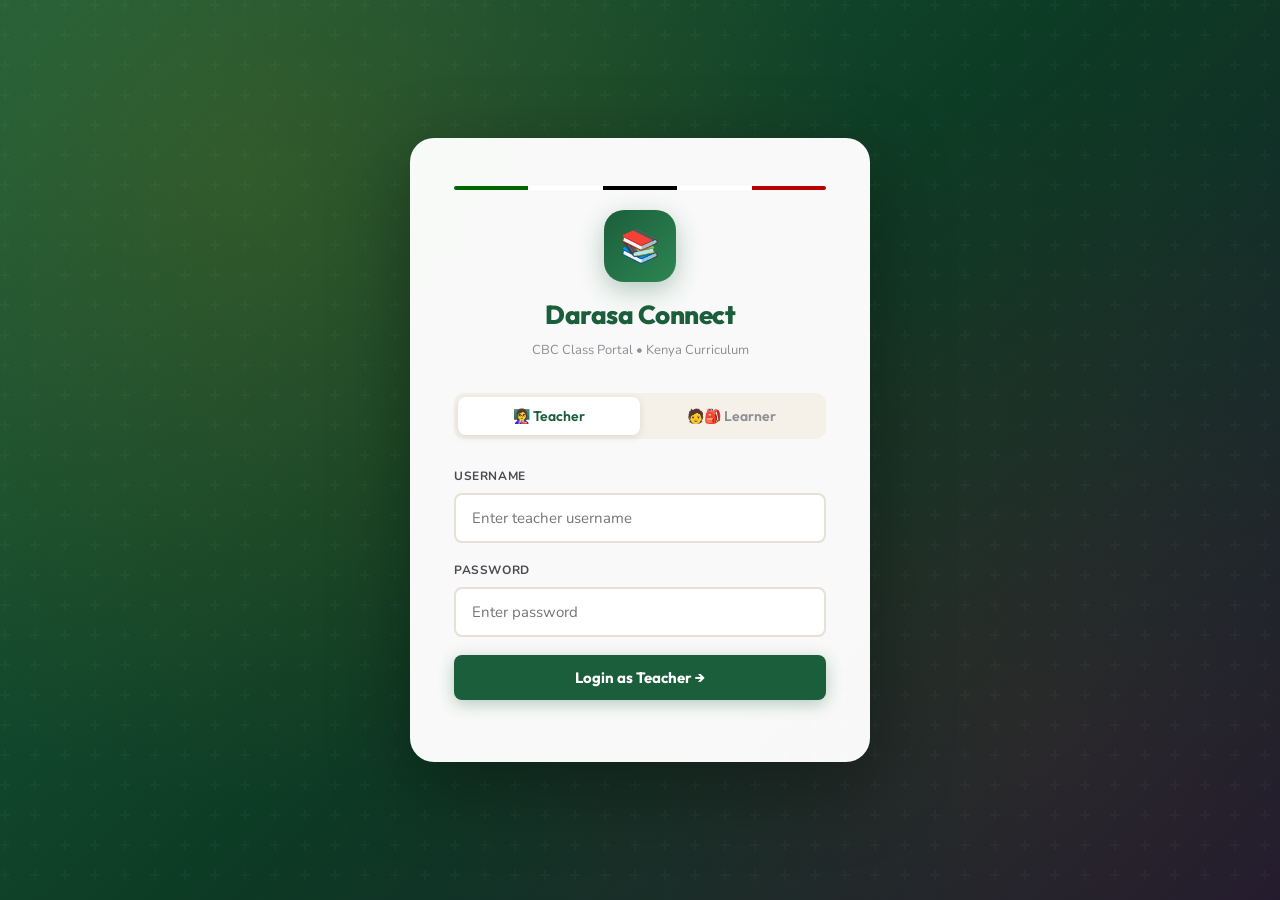
==== commit 21c5128f: "Add dominant viewer to index.html in Darasa Connect repo" ====
--- a/index.html
+++ b/index.html
@@ -71,7 +71,8 @@
 }
 .login-pattern {
   position: absolute; inset: 0;
-  background-image: url("data:image/svg+xml,%3Csvg width='60' height='60' viewBox='0 0 60 60' xmlns='http://www.w3.org/2000/svg'%3E%3Cg fill='none' fill-rule='evenodd'%3E%3Cg fill='%23ffffff' fill-opacity='0.03'%3E%3Cpath d='M36 34v-4h-2v4h-4v2h4v4h2v-4h4v-2h-4zm0-30V0h-2v4h-4v2h4v4h2V6h4V4h-4zM6 34v-4H4v4H0v2h4v4h2v-4h4v-2H6zM6 4V0H4v4H0v2h4v4h2V6h4V4H6z'/%3E%3C/g%3E%3C/g%3E%3C/svg%3E");
+  background-image: url("data:image/svg+xml,%3Csvg width='60' height='60' viewBox='0 0 60 60' xmlns='http://www.w3.org/2000/svg'%3E%3Cg fill='none' fill-rule='evenodd'%3E%3Cg fill='%23ffffff' fill-opacity='0.05'%3E%3Cpath d='M36 34v-4h-2v4h-4v2h4v4h2v-4h4v-2h-4zm0-30V0h-2v4h-4v2h4v4h2V6h4V4h-4zM6 34v-4H4v4H0v2h4v4h2v-4h4v-2H6zM6 4V0H4v4H0v2h4v4h2V6h4V4H6z'/%3E%3C/g%3E%3C/g%3E%3C/svg%3E");
+  opacity: 0.5;
 }
 
 .login-card {
@@ -298,6 +299,36 @@
 .stat-value { font-family: var(--font); font-size: 28px; font-weight: 800; color: var(--text); }
 .stat-label { font-size: 12px; color: var(--text-3); font-weight: 600; margin-top: 2px; }
 
+/* ── DOMINANT VIEWER SECTION ── */
+.dominant-viewer {
+  background: linear-gradient(135deg, var(--green) 0%, var(--green-light) 100%);
+  border-radius: var(--radius); padding: 28px;
+  margin-bottom: 28px; color: #fff;
+  box-shadow: 0 8px 32px rgba(27,94,59,0.2);
+}
+.dominant-viewer h2 {
+  font-family: var(--font); font-size: 22px; font-weight: 800;
+  margin-bottom: 16px; display: flex; align-items: center; gap: 8px;
+}
+.dominant-viewer-grid {
+  display: grid; grid-template-columns: repeat(auto-fit, minmax(160px, 1fr)); gap: 16px;
+}
+.dominant-stat {
+  background: rgba(255,255,255,0.15); border-radius: 12px; padding: 16px;
+  border: 1px solid rgba(255,255,255,0.2); backdrop-filter: blur(10px);
+}
+.dominant-stat .label {
+  font-size: 12px; font-weight: 700; opacity: 0.85; text-transform: uppercase;
+  letter-spacing: 0.5px; margin-bottom: 8px;
+}
+.dominant-stat .value {
+  font-family: var(--font); font-size: 32px; font-weight: 800;
+  margin-bottom: 4px;
+}
+.dominant-stat .desc {
+  font-size: 12px; opacity: 0.75;
+}
+
 /* ── SUBJECT CHIPS ── */
 .subject-bar {
   display: flex; flex-wrap: wrap; gap: 8px; margin-bottom: 22px;
@@ -517,6 +548,7 @@
   .main-content { padding: 16px; }
   .topbar { padding: 0 16px; }
   .stats-grid { grid-template-columns: repeat(2, 1fr); }
+  .dominant-viewer-grid { grid-template-columns: repeat(2, 1fr); }
   .modal { margin: 0; border-radius: 20px 20px 0 0; max-height: 92vh; align-self: flex-end; }
   .modal-overlay { align-items: flex-end; padding: 0; }
   .login-card { padding: 32px 24px; }
@@ -590,7 +622,7 @@
 </head>
 <body>
 
-<!-- ═══════════════════════════════════════ LOGIN ═══════════════════════════════════════ -->
+<!-- ═══════════════════════════════════════ LOGIN ════════════════════════════════════════ -->
 <div id="view-login" class="view active">
   <div class="login-pattern"></div>
   <div class="login-card">
@@ -645,7 +677,7 @@
   </div>
 </div>
 
-<!-- ═══════════════════════════════════════ APP ═══════════════════════════════════════ -->
+<!-- ═══════════════════════════════════════ APP ════════════════════════════════════════ -->
 <div id="view-app" class="view">
   <!-- TOPBAR -->
   <header class="topbar">
@@ -685,6 +717,7 @@
             <p>Manage homework, track submissions, and mark learner work.</p>
           </div>
         </div>
+        <div class="dominant-viewer" id="t-dominant-viewer"></div>
         <div class="stats-grid" id="t-stats-grid"></div>
         <h3 style="font-family:var(--font);font-weight:800;margin-bottom:14px;">Recent Homework</h3>
         <div id="t-recent-hw"></div>
@@ -779,7 +812,7 @@
         <div class="divider"></div>
         <div style="background:var(--white);border-radius:var(--radius);padding:24px;border:1px solid var(--border);">
           <h3 style="font-family:var(--font);font-weight:800;margin-bottom:8px;">About Longhorn Publishers</h3>
-          <p style="font-size:14px;color:var(--text-2);line-height:1.7;">Longhorn Publishers Limited is Kenya's leading educational publisher, providing textbooks, learning materials, and digital resources aligned to the Competency Based Curriculum (CBC) for Grade 1–9. Their books are approved by the Kenya Institute of Curriculum Development (KICD) and available at major bookstores across Kenya.</p>
+          <p style="font-size:14px;color:var(--text-2);line-height:1.7;">Longhorn Publishers Limited is Kenya's leading educational publisher, providing textbooks, learning materials, and digital resources for CBC curriculum implementation.</p>
           <a href="https://longhornpublishers.com" target="_blank" class="btn btn-primary" style="margin-top:16px;">🌐 Visit Longhorn Website</a>
         </div>
       </div>
@@ -805,6 +838,7 @@
             <p>View your homework assignments and submit your answers.</p>
           </div>
         </div>
+        <div class="dominant-viewer" id="l-dominant-viewer"></div>
         <div class="stats-grid" id="l-stats-grid"></div>
         <h3 style="font-family:var(--font);font-weight:800;margin-bottom:14px;">My Homework</h3>
         <div class="subject-bar" id="l-subj-filter"></div>
@@ -919,7 +953,7 @@
 
 /* ════════════════════════════════════════════════════════
    AUTH
-════════════════════════════════════════════════════════ */
+═══════════════════════════════════════════════════════�� */
 let currentUser = null;
 
 function switchLoginTab(tab) {
@@ -998,99 +1032,297 @@
     { icon:'📋', label:'All Homework', page:'page-t-homework',  action: ()=>{ showPage('page-t-homework'); renderTeacherHomework(); } },
     { icon:'📈', label:'Progress',     page:'page-t-progress',  action: ()=>{ showPage('page-t-progress'); renderProgress(); } },
     { icon:'👥', label:'Learners',     page:'page-t-learners',  action: ()=>{ showPage('page-t-learners'); renderLearnersTable(); } },
-    { icon:'📗', label:'CBC Books',    page:'page-longhorn',    action: ()=>showPage('page-longhorn') },
+    { icon:'📗', label:'Longhorn',     page:'page-longhorn',    action: ()=>{ showPage('page-longhorn'); } },
   ] : [
-    { icon:'🏠', label:'Dashboard',    page:'page-l-dashboard', action: ()=>{ showPage('page-l-dashboard'); renderLearnerDashboard(); } },
-    { icon:'🏅', label:'My Marks',     page:'page-l-marks',     action: ()=>{ showPage('page-l-marks'); renderLearnerMarks(); } },
-    { icon:'📗', label:'CBC Books',    page:'page-longhorn',    action: ()=>showPage('page-longhorn') },
+    { icon:'📖', label:'Dashboard',    page:'page-l-dashboard', action: ()=>{ showPage('page-l-dashboard'); renderLearnerDashboard(); } },
+    { icon:'⭐', label:'My Marks',     page:'page-l-marks',     action: ()=>{ showPage('page-l-marks'); renderLearnerMarks(); } },
+    { icon:'📗', label:'Longhorn',     page:'page-longhorn',    action: ()=>{ showPage('page-longhorn'); } },
   ];
 
-  // FIXED: sanitize hyphens → underscores so function names are valid JS identifiers
-  items.forEach(i => {
-    const fn = 'nav_' + i.page.replace(/-/g, '_');
-    window[fn] = i.action;
+  const sidebar = document.getElementById('main-sidebar');
+  sidebar.innerHTML = '';
+  const sectionLabel = document.createElement('div');
+  sectionLabel.className = 'sidebar-section-label';
+  sectionLabel.textContent = 'Navigation';
+  sidebar.appendChild(sectionLabel);
+
+  items.forEach(item => {
+    const btn = document.createElement('button');
+    btn.className = 'nav-item';
+    btn.innerHTML = `<span class="nav-icon">${item.icon}</span> <span>${item.label}</span>`;
+    btn.onclick = item.action;
+    sidebar.appendChild(btn);
   });
 
-  const sidebarHTML = '<div class="sidebar-section-label">Menu</div>' +
-    items.map(i => {
-      const fn = 'nav_' + i.page.replace(/-/g, '_');
-      return `<button class="nav-item" data-page="${i.page}" onclick="${fn}()"><span class="nav-icon">${i.icon}</span> ${i.label}</button>`;
-    }).join('');
-  document.getElementById('main-sidebar').innerHTML = sidebarHTML;
-
-  document.getElementById('mobile-nav').innerHTML = items.map(i => {
-    const fn = 'nav_' + i.page.replace(/-/g, '_');
-    return `<button class="nav-item" data-page="${i.page}" onclick="${fn}()"><span class="nav-icon">${i.icon}</span> ${i.label.split(' ')[0]}</button>`;
-  }).join('');
-}
-
-function showPage(id) {
+  const mobileNav = document.getElementById('mobile-nav');
+  mobileNav.innerHTML = '';
+  items.forEach(item => {
+    const btn = document.createElement('button');
+    btn.className = 'nav-item';
+    btn.innerHTML = `<span class="nav-icon">${item.icon}</span><span>${item.label}</span>`;
+    btn.onclick = item.action;
+    mobileNav.appendChild(btn);
+  });
+}
+
+function showPage(pageId) {
   document.querySelectorAll('.page').forEach(p => p.classList.remove('active'));
-  document.getElementById(id).classList.add('active');
-  document.querySelectorAll('.nav-item').forEach(n => n.classList.toggle('active', n.dataset.page === id));
-  window.scrollTo(0,0);
+  document.getElementById(pageId).classList.add('active');
+  document.querySelectorAll('.nav-item').forEach(n => n.classList.remove('active'));
+  const navItems = Array.from(document.querySelectorAll('.nav-item'));
+  const item = navItems.find(n => n.getAttribute('onclick')?.includes(pageId));
+  if (item) item.classList.add('active');
 }
 
 function goHome() {
-  if (!currentUser) return;
-  if (currentUser.role === 'teacher') { showPage('page-t-dashboard'); renderTeacherDashboard(); }
-  else { showPage('page-l-dashboard'); renderLearnerDashboard(); }
+  if (currentUser?.role === 'teacher') { renderTeacherDashboard(); showPage('page-t-dashboard'); }
+  else if (currentUser?.role === 'learner') { renderLearnerDashboard(); showPage('page-l-dashboard'); }
 }
 
 /* ════════════════════════════════════════════════════════
-   TEACHER DASHBOARD
+   RENDER: TEACHER DASHBOARD
 ════════════════════════════════════════════════════════ */
 function renderTeacherDashboard() {
   const hw = db('homework');
   const subs = db('submissions');
-  const hrs = new Date().getHours();
-  const greet = hrs < 12 ? 'Good morning' : hrs < 17 ? 'Good afternoon' : 'Good evening';
-  document.getElementById('t-welcome-msg').textContent = greet + ', Teacher! 👋';
-
-  const totalPending = subs.filter(s => !s.marked).length;
-  document.getElementById('t-stats-grid').innerHTML = `
-    <div class="stat-card"><div class="stat-icon green">📋</div><div><div class="stat-value">${hw.length}</div><div class="stat-label">Homework Posted</div></div></div>
-    <div class="stat-card"><div class="stat-icon sky">📤</div><div><div class="stat-value">${subs.length}</div><div class="stat-label">Total Submissions</div></div></div>
-    <div class="stat-card"><div class="stat-icon amber">⏳</div><div><div class="stat-value">${totalPending}</div><div class="stat-label">Pending Marking</div></div></div>
-    <div class="stat-card"><div class="stat-icon green">👥</div><div><div class="stat-value">30</div><div class="stat-label">Learners</div></div></div>
+  const learners = db('learners');
+
+  // Dominant Viewer
+  const domEl = document.getElementById('t-dominant-viewer');
+  const totalSub = subs.length;
+  const marked = subs.filter(s => s.marked === true).length;
+  const pending = totalSub - marked;
+  domEl.innerHTML = `
+    <h2>📊 Class Performance Overview</h2>
+    <div class="dominant-viewer-grid">
+      <div class="dominant-stat">
+        <div class="label">Total Assignments</div>
+        <div class="value">${hw.length}</div>
+        <div class="desc">Homework posted</div>
+      </div>
+      <div class="dominant-stat">
+        <div class="label">Total Submissions</div>
+        <div class="value">${totalSub}</div>
+        <div class="desc">From all learners</div>
+      </div>
+      <div class="dominant-stat">
+        <div class="label">Marked</div>
+        <div class="value">${marked}</div>
+        <div class="desc">Completed marking</div>
+      </div>
+      <div class="dominant-stat">
+        <div class="label">Pending</div>
+        <div class="value">${pending}</div>
+        <div class="desc">Awaiting marks</div>
+      </div>
+    </div>
   `;
 
-  const recent = [...hw].sort((a,b)=>b.createdAt-a.createdAt).slice(0,5);
-  document.getElementById('t-recent-hw').innerHTML = recent.length
-    ? recent.map(h => hwCardHTML(h, 'teacher')).join('')
-    : emptyState('No homework posted yet', 'Click "Post Homework" to create the first assignment.');
+  // Stats Grid
+  const statsEl = document.getElementById('t-stats-grid');
+  statsEl.innerHTML = `
+    <div class="stat-card">
+      <div class="stat-icon green">👥</div>
+      <div>
+        <div class="stat-value">${learners.length}</div>
+        <div class="stat-label">Total Learners</div>
+      </div>
+    </div>
+    <div class="stat-card">
+      <div class="stat-icon amber">📚</div>
+      <div>
+        <div class="stat-value">${hw.length}</div>
+        <div class="stat-label">Active Homework</div>
+      </div>
+    </div>
+    <div class="stat-card">
+      <div class="stat-icon sky">✅</div>
+      <div>
+        <div class="stat-value">${marked}</div>
+        <div class="stat-label">Marked</div>
+      </div>
+    </div>
+  `;
+
+  // Recent HW
+  const recentEl = document.getElementById('t-recent-hw');
+  const recent = hw.slice(-3).reverse();
+  recentEl.innerHTML = recent.length > 0 ?
+    recent.map(h => `
+      <div class="hw-card" onclick="viewSubmissions('${h.id}')">
+        <div class="hw-card-header">
+          <div>
+            <div class="hw-card-title">${h.title}</div>
+            <div class="hw-card-meta">
+              <span class="tag tag-subject">${SUBJECTS.find(s => s.id === h.subject)?.emoji} ${SUBJECTS.find(s => s.id === h.subject)?.name}</span>
+              <span class="tag tag-date">📅 ${new Date(h.date).toLocaleDateString()}</span>
+            </div>
+          </div>
+        </div>
+        <div class="hw-card-body">${h.desc.substring(0, 80)}...</div>
+        <div class="hw-card-footer">
+          <span class="tag tag-questions">❓ ${h.questions.length} questions</span>
+          <span class="tag" style="background:var(--sky-pale);color:var(--sky);">📤 ${subs.filter(s => s.hwId === h.id).length} submissions</span>
+        </div>
+      </div>
+    `).join('') : '<div class="empty-state"><div class="icon">📭</div><h3>No homework yet</h3><p>Create your first assignment!</p></div>';
 }
 
 /* ════════════════════════════════════════════════════════
-   POST HOMEWORK
+   RENDER: LEARNER DASHBOARD
 ════════════════════════════════════════════════════════ */
-let qCount = 0;
+function renderLearnerDashboard() {
+  const hw = db('homework');
+  const subs = db('submissions');
+  const learnerSubs = subs.filter(s => s.learnerId === currentUser.id);
+
+  // Dominant Viewer
+  const domEl = document.getElementById('l-dominant-viewer');
+  const submitted = learnerSubs.filter(s => s.submitted === true).length;
+  const marked = learnerSubs.filter(s => s.marked === true).length;
+  domEl.innerHTML = `
+    <h2>📚 My Learning Progress</h2>
+    <div class="dominant-viewer-grid">
+      <div class="dominant-stat">
+        <div class="label">My Homework</div>
+        <div class="value">${hw.length}</div>
+        <div class="desc">Available</div>
+      </div>
+      <div class="dominant-stat">
+        <div class="label">Submitted</div>
+        <div class="value">${submitted}</div>
+        <div class="desc">Completed</div>
+      </div>
+      <div class="dominant-stat">
+        <div class="label">Marked</div>
+        <div class="value">${marked}</div>
+        <div class="desc">With feedback</div>
+      </div>
+      <div class="dominant-stat">
+        <div class="label">Pending</div>
+        <div class="value">${hw.length - submitted}</div>
+        <div class="desc">To submit</div>
+      </div>
+    </div>
+  `;
+
+  // Stats Grid
+  const statsEl = document.getElementById('l-stats-grid');
+  statsEl.innerHTML = `
+    <div class="stat-card">
+      <div class="stat-icon amber">📚</div>
+      <div>
+        <div class="stat-value">${hw.length}</div>
+        <div class="stat-label">My Assignments</div>
+      </div>
+    </div>
+    <div class="stat-card">
+      <div class="stat-icon sky">📤</div>
+      <div>
+        <div class="stat-value">${submitted}</div>
+        <div class="stat-label">Submitted</div>
+      </div>
+    </div>
+    <div class="stat-card">
+      <div class="stat-icon green">✅</div>
+      <div>
+        <div class="stat-value">${marked}</div>
+        <div class="stat-label">Marked</div>
+      </div>
+    </div>
+  `;
+
+  // HW List
+  const hwEl = document.getElementById('l-hw-list');
+  hwEl.innerHTML = hw.length > 0 ?
+    hw.map(h => {
+      const sub = learnerSubs.find(s => s.hwId === h.id);
+      const status = sub ? (sub.marked ? '✅ Marked' : '⏳ Submitted') : '⏸️ Not Submitted';
+      return `
+        <div class="hw-card" onclick="learnerSubmitHw('${h.id}')">
+          <div class="hw-card-header">
+            <div>
+              <div class="hw-card-title">${h.title}</div>
+              <div class="hw-card-meta">
+                <span class="tag tag-subject">${SUBJECTS.find(s => s.id === h.subject)?.emoji} ${SUBJECTS.find(s => s.id === h.subject)?.name}</span>
+              </div>
+            </div>
+            <span class="tag ${sub?.marked ? 'tag-marked' : sub ? 'tag-submitted' : 'tag-pending'}">${status}</span>
+          </div>
+          <div class="hw-card-body">${h.desc.substring(0, 80)}...</div>
+          <div class="hw-card-footer">
+            <span class="tag tag-questions">❓ ${h.questions.length} questions</span>
+            <span class="tag tag-due">📅 Due: ${new Date(h.due).toLocaleDateString()}</span>
+          </div>
+        </div>
+      `;
+    }).join('') : '<div class="empty-state"><div class="icon">📭</div><h3>No assignments</h3><p>Check back soon!</p></div>';
+
+  // Subject filter
+  const filterEl = document.getElementById('l-subj-filter');
+  filterEl.innerHTML = '<div class="subject-chip active" onclick="filterLearnerHw(null)">📋 All</div>' +
+    SUBJECTS.map(s => `<div class="subject-chip" onclick="filterLearnerHw('${s.id}')">${s.emoji} ${s.name}</div>`).join('');
+}
+
+function filterLearnerHw(subj) {
+  const hw = subj ? db('homework').filter(h => h.subject === subj) : db('homework');
+  const subs = db('submissions');
+  const learnerSubs = subs.filter(s => s.learnerId === currentUser.id);
+  
+  const hwEl = document.getElementById('l-hw-list');
+  hwEl.innerHTML = hw.length > 0 ?
+    hw.map(h => {
+      const sub = learnerSubs.find(s => s.hwId === h.id);
+      const status = sub ? (sub.marked ? '✅ Marked' : '⏳ Submitted') : '⏸️ Not Submitted';
+      return `
+        <div class="hw-card" onclick="learnerSubmitHw('${h.id}')">
+          <div class="hw-card-header">
+            <div>
+              <div class="hw-card-title">${h.title}</div>
+              <div class="hw-card-meta">
+                <span class="tag tag-subject">${SUBJECTS.find(s => s.id === h.subject)?.emoji} ${SUBJECTS.find(s => s.id === h.subject)?.name}</span>
+              </div>
+            </div>
+            <span class="tag ${sub?.marked ? 'tag-marked' : sub ? 'tag-submitted' : 'tag-pending'}">${status}</span>
+          </div>
+          <div class="hw-card-body">${h.desc.substring(0, 80)}...</div>
+          <div class="hw-card-footer">
+            <span class="tag tag-questions">❓ ${h.questions.length} questions</span>
+            <span class="tag tag-due">📅 Due: ${new Date(h.due).toLocaleDateString()}</span>
+          </div>
+        </div>
+      `;
+    }).join('') : '<div class="empty-state"><div class="icon">📭</div><h3>No assignments</h3></div>';
+
+  document.querySelectorAll('.subject-chip').forEach((c, i) => {
+    c.classList.toggle('active', (subj === null && i === 0) || (i > 0 && SUBJECTS[i-1]?.id === subj));
+  });
+}
+
+/* ════════════════════════════════════════════════════════
+   TEACHER: POST, VIEW, MARK HOMEWORK
+════════════════════════════════════════════════════════ */
+let questionCount = 0;
+
 function resetPostForm() {
-  document.getElementById('hw-subject').value = '';
   document.getElementById('hw-title').value = '';
   document.getElementById('hw-desc').value = '';
-  const d = new Date(); d.setDate(d.getDate() + 7);
-  document.getElementById('hw-due').value = d.toISOString().split('T')[0];
-  qCount = 0;
+  document.getElementById('hw-subject').value = '';
   document.getElementById('question-builder').innerHTML = '';
-  addQuestion();
+  questionCount = 0;
 }
 
 function addQuestion() {
-  qCount++;
-  const n = qCount;
-  const div = document.createElement('div');
-  div.className = 'question-item'; div.id = 'q-' + n;
-  div.innerHTML = `
-    <div class="q-num">Question ${n}</div>
-    <textarea placeholder="Type question ${n} here..." id="q-text-${n}"></textarea>
-    ${n > 1 ? `<button class="remove-q" onclick="removeQuestion(${n})" title="Remove">✕</button>` : ''}
+  questionCount++;
+  const qb = document.getElementById('question-builder');
+  const qi = document.createElement('div');
+  qi.className = 'question-item';
+  qi.innerHTML = `
+    <div class="q-num">Question ${questionCount}</div>
+    <textarea data-q-index="${questionCount - 1}" placeholder="Enter question text..."></textarea>
+    <button class="remove-q" onclick="this.parentElement.remove()">✕</button>
   `;
-  document.getElementById('question-builder').appendChild(div);
-}
-
-function removeQuestion(n) {
-  document.getElementById('q-' + n).remove();
+  qb.appendChild(qi);
 }
 
 function postHomework() {
@@ -1098,515 +1330,377 @@
   const title = document.getElementById('hw-title').value.trim();
   const desc = document.getElementById('hw-desc').value.trim();
   const due = document.getElementById('hw-due').value;
-  if (!subject) { toast('Please select a subject', 'error'); return; }
-  if (!title) { toast('Please enter a homework title', 'error'); return; }
-
-  // Gather questions
-  const questions = [];
-  document.querySelectorAll('[id^="q-text-"]').forEach(el => {
-    const text = el.value.trim();
-    if (text) questions.push({ id: 'q' + Date.now() + Math.random().toString(36).slice(2,5), text });
-  });
-  if (questions.length === 0) { toast('Add at least one question', 'error'); return; }
-
-  const hw = db('homework');
-  hw.push({
-    id: 'hw' + Date.now(),
-    subject, title, desc, due, questions,
-    createdAt: Date.now()
-  });
-  db('homework', hw);
-  toast('Homework posted successfully! 🎉', 'success');
+  const questions = Array.from(document.querySelectorAll('.question-item textarea')).map(t => t.value.trim()).filter(t => t);
+
+  if (!subject || !title || !desc || !due || questions.length === 0) {
+    alert('Please fill all fields and add at least one question');
+    return;
+  }
+
+  const hw = {
+    id: 'hw_' + Date.now(),
+    subject, title, desc, due,
+    date: new Date().toISOString(),
+    questions
+  };
+
+  const hws = db('homework');
+  hws.push(hw);
+  db('homework', hws);
+  
+  toast('✅ Homework posted successfully!', 'success');
   resetPostForm();
   showPage('page-t-homework');
   renderTeacherHomework();
 }
 
-/* ════════════════════════════════════════════════════════
-   TEACHER ALL HOMEWORK
-════════════════════════════════════════════════════════ */
-let tHwFilter = 'all';
 function renderTeacherHomework() {
   const hw = db('homework');
-  const bar = document.getElementById('t-hw-subject-filter');
-  bar.innerHTML = chipHTML('all', '📋 All', tHwFilter === 'all', () => { tHwFilter='all'; renderTeacherHomework(); });
-  SUBJECTS.forEach(s => {
-    if (hw.some(h => h.subject === s.id))
-      bar.innerHTML += chipHTML(s.id, s.emoji+' '+s.name, tHwFilter===s.id, ()=>{ tHwFilter=s.id; renderTeacherHomework(); });
+  const subs = db('submissions');
+
+  const filterEl = document.getElementById('t-hw-subject-filter');
+  filterEl.innerHTML = '<div class="subject-chip active" onclick="filterTeacherHw(null)">📋 All</div>' +
+    SUBJECTS.map(s => `<div class="subject-chip" onclick="filterTeacherHw('${s.id}')">${s.emoji} ${s.name}</div>`).join('');
+
+  const hwEl = document.getElementById('t-hw-list');
+  hwEl.innerHTML = hw.length > 0 ?
+    hw.map(h => {
+      const count = subs.filter(s => s.hwId === h.id).length;
+      return `
+        <div class="hw-card" onclick="viewSubmissions('${h.id}')">
+          <div class="hw-card-header">
+            <div>
+              <div class="hw-card-title">${h.title}</div>
+              <div class="hw-card-meta">
+                <span class="tag tag-subject">${SUBJECTS.find(s => s.id === h.subject)?.emoji} ${SUBJECTS.find(s => s.id === h.subject)?.name}</span>
+                <span class="tag tag-date">📅 ${new Date(h.date).toLocaleDateString()}</span>
+              </div>
+            </div>
+          </div>
+          <div class="hw-card-body">${h.desc.substring(0, 80)}...</div>
+          <div class="hw-card-footer">
+            <span class="tag tag-questions">❓ ${h.questions.length} questions</span>
+            <span class="tag" style="background:var(--sky-pale);color:var(--sky);">📤 ${count} submissions</span>
+          </div>
+        </div>
+      `;
+    }).join('') : '<div class="empty-state"><div class="icon">📭</div><h3>No homework yet</h3></div>';
+}
+
+function filterTeacherHw(subj) {
+  const hw = subj ? db('homework').filter(h => h.subject === subj) : db('homework');
+  const subs = db('submissions');
+
+  const hwEl = document.getElementById('t-hw-list');
+  hwEl.innerHTML = hw.length > 0 ?
+    hw.map(h => {
+      const count = subs.filter(s => s.hwId === h.id).length;
+      return `
+        <div class="hw-card" onclick="viewSubmissions('${h.id}')">
+          <div class="hw-card-header">
+            <div>
+              <div class="hw-card-title">${h.title}</div>
+              <div class="hw-card-meta">
+                <span class="tag tag-subject">${SUBJECTS.find(s => s.id === h.subject)?.emoji} ${SUBJECTS.find(s => s.id === h.subject)?.name}</span>
+              </div>
+            </div>
+          </div>
+          <div class="hw-card-body">${h.desc.substring(0, 80)}...</div>
+          <div class="hw-card-footer">
+            <span class="tag tag-questions">❓ ${h.questions.length} questions</span>
+            <span class="tag" style="background:var(--sky-pale);color:var(--sky);">📤 ${count} submissions</span>
+          </div>
+        </div>
+      `;
+    }).join('') : '<div class="empty-state"><div class="icon">📭</div><h3>No assignments</h3></div>';
+
+  document.querySelectorAll('.subject-chip').forEach((c, i) => {
+    c.classList.toggle('active', (subj === null && i === 0) || (i > 0 && SUBJECTS[i-1]?.id === subj));
   });
-
-  const filtered = tHwFilter === 'all' ? hw : hw.filter(h => h.subject === tHwFilter);
-  const sorted = [...filtered].sort((a,b)=>b.createdAt-a.createdAt);
-  document.getElementById('t-hw-list').innerHTML = sorted.length
-    ? sorted.map(h => hwCardHTML(h, 'teacher')).join('')
-    : emptyState('No homework in this subject yet', 'Try posting some or selecting a different filter.');
-}
-
-function chipHTML(id, label, active, fn) {
-  const fnName = 'chip_' + id.replace(/[^a-z0-9]/gi,'_');
-  window[fnName] = fn;
-  return `<button class="subject-chip ${active?'active':''}" onclick="${fnName}()">${label}</button>`;
-}
-
-/* ════════════════════════════════════════════════════════
-   HOMEWORK CARD
-════════════════════════════════════════════════════════ */
-function hwCardHTML(h, viewAs) {
-  const subs = db('submissions').filter(s => s.homeworkId === h.id);
-  const subj = SUBJECTS.find(s => s.id === h.subject) || {};
-  const dateStr = new Date(h.createdAt).toLocaleDateString('en-KE',{day:'numeric',month:'short',year:'numeric'});
-  const due = h.due ? new Date(h.due).toLocaleDateString('en-KE',{day:'numeric',month:'short'}) : '';
-  const markedCount = subs.filter(s=>s.marked).length;
-  let footerHTML = '';
-  let clickFn = '';
-
-  if (viewAs === 'teacher') {
-    footerHTML = `
-      <span class="tag tag-subject">${subj.emoji||''} ${subj.name||h.subject}</span>
-      <span class="tag tag-date">📅 ${dateStr}</span>
-      ${due?`<span class="tag tag-due">⏰ Due: ${due}</span>`:''}
-      <span class="tag tag-questions">❓ ${h.questions.length} questions</span>
-      <span class="tag tag-submitted">📤 ${subs.length}/30 submitted</span>
-      ${markedCount>0?`<span class="tag tag-marked">✅ ${markedCount} marked</span>`:''}
+}
+
+let viewingHwId = null;
+
+function viewSubmissions(hwId) {
+  viewingHwId = hwId;
+  const hw = db('homework').find(h => h.id === hwId);
+  const subs = db('submissions').filter(s => s.hwId === hwId);
+  const learners = db('learners');
+
+  document.getElementById('t-sub-title').textContent = hw.title;
+  document.getElementById('t-sub-meta').textContent = `${subs.length} submission${subs.length !== 1 ? 's' : ''}`;
+
+  const subEl = document.getElementById('t-sub-list');
+  subEl.innerHTML = subs.length > 0 ?
+    subs.map(s => {
+      const learner = learners.find(l => l.id === s.learnerId);
+      const status = s.marked ? '✅ Marked' : '⏳ Pending';
+      return `
+        <div class="submission-row" onclick="markSubmission('${s.id}')">
+          <div>
+            <div class="learner-name">${learner?.name || 'Unknown'}</div>
+            <div class="sub-meta">Submitted: ${new Date(s.submittedAt).toLocaleDateString()}</div>
+          </div>
+          <span class="tag ${s.marked ? 'tag-marked' : 'tag-pending'}">${status}</span>
+        </div>
+      `;
+    }).join('') : '<div class="empty-state"><div class="icon">📭</div><h3>No submissions</h3></div>';
+
+  showPage('page-t-submissions');
+}
+
+let markingSubId = null;
+
+function markSubmission(subId) {
+  markingSubId = subId;
+  const hw = db('homework').find(h => h.id === viewingHwId);
+  const sub = db('submissions').find(s => s.id === subId);
+  const learner = db('learners').find(l => l.id === sub.learnerId);
+
+  document.getElementById('t-mark-title').textContent = `Mark: ${hw.title}`;
+  document.getElementById('t-mark-meta').textContent = `${learner.name}`;
+  document.getElementById('t-mark-back-btn').onclick = () => viewSubmissions(viewingHwId);
+
+  const mc = document.getElementById('t-mark-content');
+  mc.innerHTML = hw.questions.map((q, i) => {
+    const ans = sub.answers[i] || '';
+    const mark = sub.marks?.[i];
+    return `
+      <div class="submission-answer-block">
+        <div class="q-num-label">Question ${i + 1}</div>
+        <div class="q-text">${q}</div>
+        <div class="learner-answer-text">${ans}</div>
+        <div class="mark-buttons">
+          <button class="mark-btn correct ${mark === 'correct' ? 'selected' : ''}" onclick="setMark(${i}, 'correct')">✅ Correct</button>
+          <button class="mark-btn partial ${mark === 'partial' ? 'selected' : ''}" onclick="setMark(${i}, 'partial')">⚠️ Partial</button>
+          <button class="mark-btn wrong ${mark === 'wrong' ? 'selected' : ''}" onclick="setMark(${i}, 'wrong')">❌ Wrong</button>
+        </div>
+      </div>
     `;
-    const fnName = 'viewSubs_'+h.id;
-    window[fnName] = ()=>viewSubmissions(h.id);
-    clickFn = fnName+'()';
-  } else {
-    // Learner view
-    const mySub = db('submissions').find(s=>s.homeworkId===h.id && s.learnerId===currentUser.id);
-    const status = mySub ? (mySub.marked?'✅ Marked':'📤 Submitted') : '⏳ Pending';
-    const tagClass = mySub ? (mySub.marked?'tag-marked':'tag-submitted') : 'tag-pending';
-    footerHTML = `
-      <span class="tag tag-subject">${subj.emoji||''} ${subj.name||h.subject}</span>
-      <span class="tag tag-date">📅 ${dateStr}</span>
-      ${due?`<span class="tag tag-due">⏰ Due: ${due}</span>`:''}
-      <span class="tag tag-questions">❓ ${h.questions.length} questions</span>
-      <span class="tag ${tagClass}">${status}</span>
-    `;
-    const fnName = 'openHW_'+h.id;
-    window[fnName] = ()=>openLearnerHomework(h.id);
-    clickFn = fnName+'()';
-  }
-
-  return `
-    <div class="hw-card" onclick="${clickFn}">
-      <div class="hw-card-header">
-        <div>
-          <div class="hw-card-title">${escHtml(h.title)}</div>
-        </div>
-      </div>
-      ${h.desc?`<div class="hw-card-body">${escHtml(h.desc)}</div>`:''}
-      <div class="hw-card-footer">${footerHTML}</div>
-      ${viewAs==='teacher'?`<div style="margin-top:12px;"><button class="btn btn-primary btn-sm" onclick="event.stopPropagation();viewSubmissions('${h.id}')">View Submissions (${subs.length})</button> <button class="btn btn-ghost btn-sm" onclick="event.stopPropagation();deleteHomework('${h.id}')" style="margin-left:6px;">🗑️ Delete</button></div>`:''}
-    </div>`;
-}
-
-function deleteHomework(id) {
-  if (!confirm('Delete this homework and all its submissions?')) return;
-  db('homework', db('homework').filter(h=>h.id!==id));
-  db('submissions', db('submissions').filter(s=>s.homeworkId!==id));
-  toast('Homework deleted', 'success');
-  renderTeacherHomework();
-}
-
-/* ════════════════════════════════════════════════════════
-   VIEW SUBMISSIONS (Teacher)
-════════════════════════════════════════════════════════ */
-function viewSubmissions(hwId) {
-  const hw = db('homework').find(h=>h.id===hwId);
-  if (!hw) return;
-  const subs = db('submissions').filter(s=>s.homeworkId===hwId);
-  const learners = db('learners');
-  const subj = SUBJECTS.find(s=>s.id===hw.subject)||{};
-
-  document.getElementById('t-sub-title').textContent = hw.title;
-  document.getElementById('t-sub-meta').textContent = `${subj.emoji||''} ${subj.name||hw.subject} · ${subs.length} of 30 submitted`;
-
-  // Build submission list (all 30 learners)
-  let html = '';
-  learners.forEach(l => {
-    const sub = subs.find(s=>s.learnerId===l.id);
-    if (sub) {
-      const markLabel = sub.marked ? `✅ Marked` : `⏳ Not marked yet`;
-      const markColor = sub.marked ? 'var(--green)' : 'var(--amber)';
-      html += `
-        <div class="submission-row">
-          <div>
-            <div class="learner-name">${escHtml(l.name)}</div>
-            <div class="sub-meta">Submitted: ${new Date(sub.submittedAt).toLocaleDateString('en-KE',{day:'numeric',month:'short',year:'numeric',hour:'2-digit',minute:'2-digit'})} &bull; <span style="color:${markColor};font-weight:700;">${markLabel}</span></div>
-          </div>
-          <button class="btn btn-primary btn-sm" onclick="openMarkPage('${hwId}','${sub.id}')">✏️ Mark</button>
-        </div>`;
-    } else {
-      html += `
-        <div class="submission-row" style="opacity:0.6;">
-          <div>
-            <div class="learner-name">${escHtml(l.name)}</div>
-            <div class="sub-meta" style="color:var(--red);">Not submitted yet</div>
-          </div>
-          <span class="tag tag-pending">Pending</span>
-        </div>`;
-    }
-  });
-
-  document.getElementById('t-sub-list').innerHTML = html || emptyState('No submissions yet','Learners have not submitted answers for this homework.');
-  document.getElementById('t-mark-back-btn').onclick = ()=>viewSubmissions(hwId);
-  showPage('page-t-submissions');
-}
-
-/* ════════════════════════════════════════════════════════
-   MARKING PAGE (Teacher)
-════════════════════════════════════════════════════════ */
-let _markingHwId = null, _markingSubId = null;
-
-function openMarkPage(hwId, subId) {
-  _markingHwId = hwId; _markingSubId = subId;
-  const hw = db('homework').find(h=>h.id===hwId);
-  const subs = db('submissions');
-  const sub = subs.find(s=>s.id===subId);
-  const learner = db('learners').find(l=>l.id===sub.learnerId);
-  const subj = SUBJECTS.find(s=>s.id===hw.subject)||{};
-
-  document.getElementById('t-mark-title').textContent = `Marking: ${learner.name}`;
-  document.getElementById('t-mark-meta').textContent = `${hw.title} · ${subj.emoji} ${subj.name}`;
-
-  let html = '';
-  hw.questions.forEach((q, i) => {
-    const ans = (sub.answers||{})[q.id] || '<em style="color:var(--text-3);">No answer provided</em>';
-    const currentMark = (sub.marks||{})[q.id] || null;
-    html += `
-      <div class="submission-answer-block">
-        <div class="q-num-label" style="font-size:11px;font-weight:800;text-transform:uppercase;letter-spacing:0.5px;color:var(--green);margin-bottom:6px;">Question ${i+1}</div>
-        <div style="font-weight:700;color:var(--text);margin-bottom:8px;">${escHtml(q.text)}</div>
-        <div class="learner-answer-text">${escHtml((sub.answers||{})[q.id]||'') || '<em>No answer</em>'}</div>
-        <div class="mark-buttons">
-          <button class="mark-btn correct ${currentMark==='correct'?'selected':''}" onclick="setMark('${q.id}','correct',this)">✅ Correct</button>
-          <button class="mark-btn partial ${currentMark==='partial'?'selected':''}" onclick="setMark('${q.id}','partial',this)">🟡 Partial</button>
-          <button class="mark-btn wrong ${currentMark==='wrong'?'selected':''}" onclick="setMark('${q.id}','wrong',this)">❌ Wrong</button>
-        </div>
-      </div>`;
-  });
-
-  const feedback = sub.feedback||'';
-  html += `
-    <div style="background:var(--white);border-radius:var(--radius);padding:20px;border:1px solid var(--border);">
-      <label style="font-size:12px;font-weight:800;text-transform:uppercase;letter-spacing:0.5px;color:var(--text-2);display:block;margin-bottom:8px;">Teacher's Feedback (Optional)</label>
-      <textarea class="feedback-area" id="teacher-feedback" placeholder="Write overall feedback for this learner...">${escHtml(feedback)}</textarea>
-    </div>`;
-
-  document.getElementById('t-mark-content').innerHTML = html;
+  }).join('');
+
   showPage('page-t-mark');
 }
 
-// Store temp marks in DOM
-const tempMarks = {};
-function setMark(qId, mark, btn) {
-  tempMarks[qId] = mark;
-  const parent = btn.closest('.mark-buttons');
-  parent.querySelectorAll('.mark-btn').forEach(b => b.classList.remove('selected'));
-  btn.classList.add('selected');
+let tempMarks = {};
+
+function setMark(qIndex, mark) {
+  tempMarks[qIndex] = mark;
+  document.querySelectorAll(`.mark-btn`).forEach(btn => btn.classList.remove('selected'));
+  event.target.closest('.mark-btn').classList.add('selected');
 }
 
 function saveMarks() {
   const subs = db('submissions');
-  const idx = subs.findIndex(s=>s.id===_markingSubId);
-  if (idx<0) return;
-  // Merge tempMarks with existing
-  subs[idx].marks = Object.assign(subs[idx].marks||{}, tempMarks);
-  subs[idx].feedback = document.getElementById('teacher-feedback').value;
-  subs[idx].marked = true;
+  const sub = subs.find(s => s.id === markingSubId);
+  sub.marks = tempMarks;
+  sub.marked = true;
   db('submissions', subs);
-  // Clear temp marks
-  Object.keys(tempMarks).forEach(k=>delete tempMarks[k]);
-  toast('Marks saved! ✅', 'success');
-  viewSubmissions(_markingHwId);
+  
+  toast('✅ Marks saved!', 'success');
+  tempMarks = {};
+  viewSubmissions(viewingHwId);
+  showPage('page-t-submissions');
 }
 
 /* ════════════════════════════════════════════════════════
-   PROGRESS (Teacher)
+   LEARNER: SUBMIT HOMEWORK
+════════════════════════════════════════════════════════ */
+let submittingHwId = null;
+
+function learnerSubmitHw(hwId) {
+  submittingHwId = hwId;
+  const hw = db('homework').find(h => h.id === hwId);
+  const subs = db('submissions');
+  const existingSub = subs.find(s => s.hwId === hwId && s.learnerId === currentUser.id);
+
+  document.getElementById('l-submit-title').textContent = hw.title;
+  document.getElementById('l-submit-meta').textContent = hw.desc;
+
+  const sc = document.getElementById('l-submit-content');
+  sc.innerHTML = hw.questions.map((q, i) => `
+    <div class="answer-block">
+      <div class="q-num-label">Question ${i + 1}</div>
+      <div class="q-text">${q}</div>
+      <textarea class="answer-input" data-q-index="${i}" placeholder="Write your answer here...">${existingSub?.answers[i] || ''}</textarea>
+    </div>
+  `).join('');
+
+  showPage('page-l-submit');
+}
+
+function submitAnswers() {
+  const answers = Array.from(document.querySelectorAll('.answer-input')).map(ta => ta.value.trim());
+  const subs = db('submissions');
+  const existing = subs.find(s => s.hwId === submittingHwId && s.learnerId === currentUser.id);
+
+  if (existing) {
+    existing.answers = answers;
+    existing.submittedAt = new Date().toISOString();
+    existing.submitted = true;
+  } else {
+    subs.push({
+      id: 'sub_' + Date.now(),
+      hwId: submittingHwId,
+      learnerId: currentUser.id,
+      answers,
+      submittedAt: new Date().toISOString(),
+      submitted: true,
+      marked: false,
+      marks: {}
+    });
+  }
+
+  db('submissions', subs);
+  toast('✅ Homework submitted!', 'success');
+  renderLearnerDashboard();
+  showPage('page-l-dashboard');
+}
+
+/* ════════════════════════════════════════════════════════
+   LEARNER: VIEW MARKS
+════════════════════════════════════════════════════════ */
+function renderLearnerMarks() {
+  const hw = db('homework');
+  const subs = db('submissions').filter(s => s.learnerId === currentUser.id && s.marked);
+
+  const mc = document.getElementById('l-marks-content');
+  mc.innerHTML = subs.length > 0 ?
+    subs.map(sub => {
+      const h = hw.find(x => x.id === sub.hwId);
+      const correct = Object.values(sub.marks).filter(m => m === 'correct').length;
+      const total = h.questions.length;
+      const pct = Math.round((correct / total) * 100);
+      return `
+        <div class="marks-card">
+          <h3 style="font-family:var(--font);font-weight:800;margin-bottom:8px;">${h.title}</h3>
+          <p style="color:var(--text-3);margin-bottom:12px;">Subject: ${SUBJECTS.find(s => s.id === h.subject)?.name}</p>
+          <div class="score-bar-wrap">
+            <div class="score-bar ${pct < 50 ? 'danger' : pct < 70 ? 'warn' : ''}" style="width:${pct}%"></div>
+          </div>
+          <p style="font-weight:700;color:var(--text);margin:8px 0;">Score: ${correct}/${total} (${pct}%)</p>
+          <div class="divider"></div>
+          ${h.questions.map((q, i) => {
+            const mark = sub.marks[i];
+            const icons = { correct: '✅', partial: '⚠️', wrong: '❌' };
+            return `
+              <div class="answer-review-item">
+                <span class="mark-icon">${icons[mark]}</span>
+                <div>
+                  <strong>Q${i + 1}: ${q}</strong>
+                  <p style="font-size:13px;color:var(--text-3);margin-top:4px;">Your answer: ${sub.answers[i]}</p>
+                </div>
+              </div>
+            `;
+          }).join('')}
+        </div>
+      `;
+    }).join('') : '<div class="empty-state"><div class="icon">📭</div><h3>No marked homework yet</h3></div>';
+}
+
+/* ════════════════════════════════════════════════════════
+   TEACHER: PROGRESS VIEW
 ════════════════════════════════════════════════════════ */
 function renderProgress() {
   const learners = db('learners');
+  const hw = db('homework');
   const subs = db('submissions');
-  const hw = db('homework');
-
-  let tableHTML = `
+
+  const pc = document.getElementById('t-progress-content');
+  pc.innerHTML = `
     <div style="background:var(--white);border-radius:var(--radius);border:1px solid var(--border);overflow:hidden;">
-    <table class="data-table">
-      <thead><tr>
-        <th>#</th><th>Learner Name</th><th>Submitted</th><th>Marked</th><th>Correct</th><th>Partial</th><th>Wrong</th>
-      </tr></thead><tbody>`;
-
-  learners.forEach((l,i)=>{
-    const mySubs = subs.filter(s=>s.learnerId===l.id);
-    const marked = mySubs.filter(s=>s.marked);
-    let correct=0, partial=0, wrong=0;
-    marked.forEach(s=>{
-      Object.values(s.marks||{}).forEach(m=>{
-        if(m==='correct') correct++;
-        else if(m==='partial') partial++;
-        else if(m==='wrong') wrong++;
-      });
-    });
-    tableHTML += `<tr>
-      <td style="color:var(--text-3);font-size:12px;">${i+1}</td>
-      <td style="font-weight:700;">${escHtml(l.name)}</td>
-      <td>${mySubs.length}</td>
-      <td>${marked.length}</td>
-      <td style="color:var(--green);font-weight:700;">${correct}</td>
-      <td style="color:var(--amber);font-weight:700;">${partial}</td>
-      <td style="color:var(--red);font-weight:700;">${wrong}</td>
-    </tr>`;
-  });
-  tableHTML += '</tbody></table></div>';
-  document.getElementById('t-progress-content').innerHTML = tableHTML;
+      <table class="data-table">
+        <thead>
+          <tr>
+            <th>Learner Name</th>
+            <th>Submitted</th>
+            <th>Marked</th>
+            <th>Average Score</th>
+          </tr>
+        </thead>
+        <tbody>
+          ${learners.map(l => {
+            const lsubs = subs.filter(s => s.learnerId === l.id);
+            const submitted = lsubs.filter(s => s.submitted).length;
+            const marked = lsubs.filter(s => s.marked).length;
+            const avgScore = marked > 0 ? Math.round((lsubs.filter(s => s.marked).reduce((sum, s) => {
+              const correct = Object.values(s.marks).filter(m => m === 'correct').length;
+              return sum + correct;
+            }, 0) / (marked * hw[0]?.questions.length || 1)) * 100) : 0;
+            return `
+              <tr>
+                <td><strong>${l.name}</strong></td>
+                <td>${submitted}/${hw.length}</td>
+                <td>${marked}/${hw.length}</td>
+                <td>${marked > 0 ? avgScore + '%' : '—'}</td>
+              </tr>
+            `;
+          }).join('')}
+        </tbody>
+      </table>
+    </div>
+  `;
 }
 
 /* ════════════════════════════════════════════════════════
-   LEARNERS TABLE
+   TEACHER: MANAGE LEARNERS
 ════════════════════════════════════════════════════════ */
 function renderLearnersTable() {
   const learners = db('learners');
-  document.getElementById('learners-table').innerHTML = `
-    <thead><tr><th>#</th><th>Name</th><th>Learner ID</th><th>PIN</th></tr></thead>
-    <tbody>${learners.map((l,i)=>`
+  const lt = document.getElementById('learners-table');
+  lt.innerHTML = `
+    <thead>
       <tr>
-        <td style="color:var(--text-3);font-size:12px;">${i+1}</td>
-        <td style="font-weight:700;">${escHtml(l.name)}</td>
-        <td><code style="background:var(--sand);padding:2px 8px;border-radius:4px;font-size:12px;">${l.id}</code></td>
-        <td><code style="background:var(--green-pale);color:var(--green);padding:2px 8px;border-radius:4px;font-size:13px;font-weight:700;">${l.pin}</code></td>
-      </tr>`).join('')}
-    </tbody>`;
+        <th>#</th>
+        <th>Name</th>
+        <th>PIN</th>
+        <th>Action</th>
+      </tr>
+    </thead>
+    <tbody>
+      ${learners.map((l, i) => `
+        <tr>
+          <td>${i + 1}</td>
+          <td>${l.name}</td>
+          <td><code style="background:var(--sand);padding:4px 8px;border-radius:4px;font-family:monospace;">${l.pin}</code></td>
+          <td><button class="btn btn-sm btn-ghost" onclick="alert('Learner ID: ${l.id}')">View</button></td>
+        </tr>
+      `).join('')}
+    </tbody>
+  `;
 }
 
 /* ════════════════════════════════════════════════════════
-   LEARNER DASHBOARD
-════════════════════════════════════════════════════════ */
-let lHwFilter = 'all';
-function renderLearnerDashboard() {
-  const hrs = new Date().getHours();
-  const greet = hrs < 12 ? 'Good morning' : hrs < 17 ? 'Good afternoon' : 'Good evening';
-  document.getElementById('l-welcome-msg').textContent = greet + ', ' + (currentUser.name.split(' ')[0]) + '! 📖';
-
-  const hw = db('homework');
-  const mySubs = db('submissions').filter(s=>s.learnerId===currentUser.id);
-  const pending = hw.filter(h=>!mySubs.find(s=>s.homeworkId===h.id));
-  const marked = mySubs.filter(s=>s.marked);
-
-  document.getElementById('l-stats-grid').innerHTML = `
-    <div class="stat-card"><div class="stat-icon sky">📋</div><div><div class="stat-value">${hw.length}</div><div class="stat-label">Total Homework</div></div></div>
-    <div class="stat-card"><div class="stat-icon green">📤</div><div><div class="stat-value">${mySubs.length}</div><div class="stat-label">Submitted</div></div></div>
-    <div class="stat-card"><div class="stat-icon amber">⏳</div><div><div class="stat-value">${pending.length}</div><div class="stat-label">Still Pending</div></div></div>
-    <div class="stat-card"><div class="stat-icon green">✅</div><div><div class="stat-value">${marked.length}</div><div class="stat-label">Marked</div></div></div>
-  `;
-
-  // Subject filter
-  const bar = document.getElementById('l-subj-filter');
-  bar.innerHTML = chipHTML('l_all', '📋 All', lHwFilter==='all', ()=>{ lHwFilter='all'; renderLearnerDashboard(); });
-  SUBJECTS.forEach(s => {
-    if (hw.some(h=>h.subject===s.id))
-      bar.innerHTML += chipHTML('l_'+s.id, s.emoji+' '+s.name, lHwFilter===s.id, ()=>{ lHwFilter=s.id; renderLearnerDashboard(); });
-  });
-
-  const filtered = lHwFilter==='all' ? hw : hw.filter(h=>h.subject===lHwFilter);
-  const sorted = [...filtered].sort((a,b)=>b.createdAt-a.createdAt);
-  document.getElementById('l-hw-list').innerHTML = sorted.length
-    ? sorted.map(h=>hwCardHTML(h,'learner')).join('')
-    : emptyState('No homework yet','Your teacher has not posted any assignments yet. Check back soon!');
-}
-
-/* ════════════════════════════════════════════════════════
-   LEARNER SUBMIT HOMEWORK
-════════════════════════════════════════════════════════ */
-let _currentHwId = null;
-function openLearnerHomework(hwId) {
-  _currentHwId = hwId;
-  const hw = db('homework').find(h=>h.id===hwId);
-  if (!hw) return;
-  const subj = SUBJECTS.find(s=>s.id===hw.subject)||{};
-  const existingSub = db('submissions').find(s=>s.homeworkId===hwId && s.learnerId===currentUser.id);
-
-  document.getElementById('l-submit-title').textContent = hw.title;
-  document.getElementById('l-submit-meta').textContent = `${subj.emoji} ${subj.name} · ${hw.questions.length} questions`;
-
-  let html = '';
-  if (hw.desc) {
-    html += `<div class="notice info">📌 <span>${escHtml(hw.desc)}</span></div>`;
-  }
-
-  const isSubmitted = !!existingSub;
-  const isMarked = existingSub?.marked;
-
-  if (isSubmitted) {
-    html += `<div class="notice ${isMarked?'success':'warn'}">${isMarked?'✅ This homework has been marked by your teacher. See your marks below.':'📤 You have already submitted this homework. Awaiting teacher marking.'}</div>`;
-  }
-
-  hw.questions.forEach((q, i) => {
-    const existingAnswer = (existingSub?.answers||{})[q.id] || '';
-    const mark = (existingSub?.marks||{})[q.id];
-    const markIcon = mark==='correct'?'✅':mark==='partial'?'🟡':mark==='wrong'?'❌':'';
-
-    html += `
-      <div class="answer-block">
-        <div class="q-num-label">Question ${i+1}</div>
-        <div class="q-text">${escHtml(q.text)}</div>
-        ${isSubmitted ? `
-          <div style="background:var(--sky-pale);border-radius:8px;padding:12px;font-size:14px;border-left:3px solid var(--sky);">
-            ${escHtml(existingAnswer)||'<em style="color:var(--text-3);">No answer submitted</em>'}
-          </div>
-          ${isMarked ? `<div style="margin-top:10px;font-size:14px;font-weight:700;color:${mark==='correct'?'var(--green)':mark==='wrong'?'var(--red)':'var(--amber)'};">${markIcon} ${mark ? mark.charAt(0).toUpperCase()+mark.slice(1) : ''}</div>` : ''}
-        ` : `<textarea placeholder="Write your answer here..." id="ans-${q.id}">${escHtml(existingAnswer)}</textarea>`}
-      </div>`;
-  });
-
-  if (isSubmitted && existingSub.feedback) {
-    html += `<div style="background:var(--amber-pale);border-radius:var(--radius);padding:18px;border-left:4px solid var(--amber);margin-bottom:14px;"><strong style="font-size:12px;text-transform:uppercase;letter-spacing:0.5px;color:var(--amber);">Teacher's Feedback</strong><p style="margin-top:6px;font-size:14px;color:var(--text);">${escHtml(existingSub.feedback)}</p></div>`;
-  }
-
-  document.getElementById('l-submit-content').innerHTML = html;
-  document.getElementById('submit-answers-btn').style.display = isSubmitted ? 'none' : '';
-  showPage('page-l-submit');
-}
-
-function submitAnswers() {
-  const hw = db('homework').find(h=>h.id===_currentHwId);
-  if (!hw) return;
-
-  const answers = {};
-  let allAnswered = true;
-  hw.questions.forEach(q => {
-    const el = document.getElementById('ans-'+q.id);
-    if (el) {
-      answers[q.id] = el.value.trim();
-      if (!answers[q.id]) allAnswered = false;
-    }
-  });
-
-  if (!allAnswered) {
-    if (!confirm('Some questions are unanswered. Submit anyway?')) return;
-  }
-
-  const subs = db('submissions');
-  subs.push({
-    id: 'sub' + Date.now(),
-    homeworkId: _currentHwId,
-    learnerId: currentUser.id,
-    answers,
-    submittedAt: Date.now(),
-    marks: {},
-    marked: false,
-    feedback: ''
-  });
-  db('submissions', subs);
-  toast('Answers submitted! Good work 🎉', 'success');
-  showPage('page-l-dashboard');
-  renderLearnerDashboard();
-}
-
-/* ════════════════════════════════════════════════════════
-   LEARNER MARKS
-════════════════════════════════════════════════════════ */
-function renderLearnerMarks() {
-  const mySubs = db('submissions').filter(s=>s.learnerId===currentUser.id && s.marked);
-  const hw = db('homework');
-
-  if (!mySubs.length) {
-    document.getElementById('l-marks-content').innerHTML = emptyState('No marks yet','Your teacher has not marked any of your submissions yet.');
-    return;
-  }
-
-  let html = '';
-  mySubs.forEach(sub => {
-    const h = hw.find(x=>x.id===sub.homeworkId);
-    if (!h) return;
-    const subj = SUBJECTS.find(s=>s.id===h.subject)||{};
-    const marks = sub.marks||{};
-    const totalQ = h.questions.length;
-    const correct = Object.values(marks).filter(m=>m==='correct').length;
-    const partial = Object.values(marks).filter(m=>m==='partial').length;
-    const wrong = Object.values(marks).filter(m=>m==='wrong').length;
-    const score = Math.round(((correct + partial*0.5) / totalQ) * 100);
-    const barClass = score >= 70 ? '' : score >= 40 ? 'warn' : 'danger';
-
-    html += `
-      <div class="marks-card">
-        <div style="display:flex;align-items:flex-start;justify-content:space-between;flex-wrap:wrap;gap:12px;margin-bottom:12px;">
-          <div>
-            <div style="font-family:var(--font);font-size:17px;font-weight:800;">${escHtml(h.title)}</div>
-            <div style="font-size:13px;color:var(--text-3);margin-top:3px;">${subj.emoji} ${subj.name}</div>
-          </div>
-          <div style="text-align:right;">
-            <div style="font-family:var(--font);font-size:28px;font-weight:800;color:${score>=70?'var(--green)':score>=40?'var(--amber)':'var(--red)'};">${score}%</div>
-            <div style="font-size:12px;color:var(--text-3);">${correct}✅ ${partial}🟡 ${wrong}❌</div>
-          </div>
-        </div>
-        <div class="score-bar-wrap"><div class="score-bar ${barClass}" style="width:${score}%"></div></div>
-        <div class="divider"></div>
-        ${h.questions.map((q,i)=>{
-          const m = marks[q.id];
-          const icon = m==='correct'?'✅':m==='partial'?'🟡':m==='wrong'?'❌':'⬜';
-          return `<div class="answer-review-item">
-            <span class="mark-icon">${icon}</span>
-            <div>
-              <div style="font-weight:700;font-size:14px;margin-bottom:4px;">Q${i+1}: ${escHtml(q.text)}</div>
-              <div style="font-size:13px;color:var(--text-2);font-style:italic;">${escHtml((sub.answers||{})[q.id]||'No answer')}</div>
-            </div>
-          </div>`;
-        }).join('')}
-        ${sub.feedback?`<div style="background:var(--amber-pale);border-radius:8px;padding:12px;margin-top:10px;border-left:3px solid var(--amber);"><strong style="font-size:11px;text-transform:uppercase;letter-spacing:0.5px;color:var(--amber);">Teacher's Feedback</strong><p style="margin-top:4px;font-size:13px;">${escHtml(sub.feedback)}</p></div>`:''}
-      </div>`;
-  });
-
-  document.getElementById('l-marks-content').innerHTML = html;
-}
-
-/* ════════════════════════════════════════════════════════
-   LONGHORN BOOKS
+   RENDER LONGHORN BOOKS
 ════════════════════════════════════════════════════════ */
 function renderLonghornBooks() {
-  const colors = ['#1B5E3B','#1A6FA8','#7B2D8B','#2E7D32','#C17D11','#1565C0','#5D4037','#AD1457'];
-  document.getElementById('longhorn-books-grid').innerHTML = LONGHORN_BOOKS.map((b,i) => `
+  const bg = document.getElementById('longhorn-books-grid');
+  bg.innerHTML = LONGHORN_BOOKS.map(b => `
     <div class="book-card">
-      <div class="book-spine" style="background:${colors[i%colors.length]}20;">${b.emoji}</div>
+      <div class="book-spine" style="background:${b.color};">${b.emoji}</div>
       <div class="book-title">${b.title}</div>
-      <div class="book-sub">${b.grade} &bull; Longhorn</div>
-      <a href="https://longhornpublishers.com/books" target="_blank" class="btn btn-ghost btn-sm btn-full">View Book</a>
-    </div>`).join('');
+      <div class="book-sub">${b.grade}</div>
+      <button class="btn btn-primary btn-sm">📖 Learn More</button>
+    </div>
+  `).join('');
 }
 
 /* ════════════════════════════════════════════════════════
-   UTILS
+   TOAST
 ════════════════════════════════════════════════════════ */
-function escHtml(str) {
-  if (!str) return '';
-  return String(str).replace(/&/g,'&amp;').replace(/</g,'&lt;').replace(/>/g,'&gt;').replace(/"/g,'&quot;').replace(/'/g,'&#39;');
-}
-
-function emptyState(title, text) {
-  return `<div class="empty-state"><div class="icon">📭</div><h3>${title}</h3><p>${text}</p></div>`;
-}
-
-function toast(msg, type='success') {
-  const c = document.getElementById('toast-container');
+function toast(msg, type = 'success') {
+  const tc = document.getElementById('toast-container');
   const t = document.createElement('div');
   t.className = `toast ${type}`;
-  t.innerHTML = (type==='success'?'✅':type==='error'?'❌':'ℹ️') + ' ' + msg;
-  c.appendChild(t);
-  setTimeout(()=>{ t.style.opacity='0'; t.style.transition='opacity 0.4s'; setTimeout(()=>t.remove(),400); }, 3500);
+  t.textContent = msg;
+  tc.appendChild(t);
+  setTimeout(() => t.remove(), 3000);
 }
 
 /* ════════════════════════════════════════════════════════
    INIT
 ════════════════════════════════════════════════════════ */
-document.addEventListener('DOMContentLoaded', () => {
-  initDB();
-  // Enter key on login
-  document.getElementById('teacher-password').addEventListener('keydown', e=>{ if(e.key==='Enter') teacherLogin(); });
-  document.getElementById('learner-pin').addEventListener('keydown', e=>{ if(e.key==='Enter') learnerLogin(); });
-  // Add first question on load
-  addQuestion();
-});
+document.addEventListener('DOMContentLoaded', initDB);
 </script>
 </body>
 </html>
